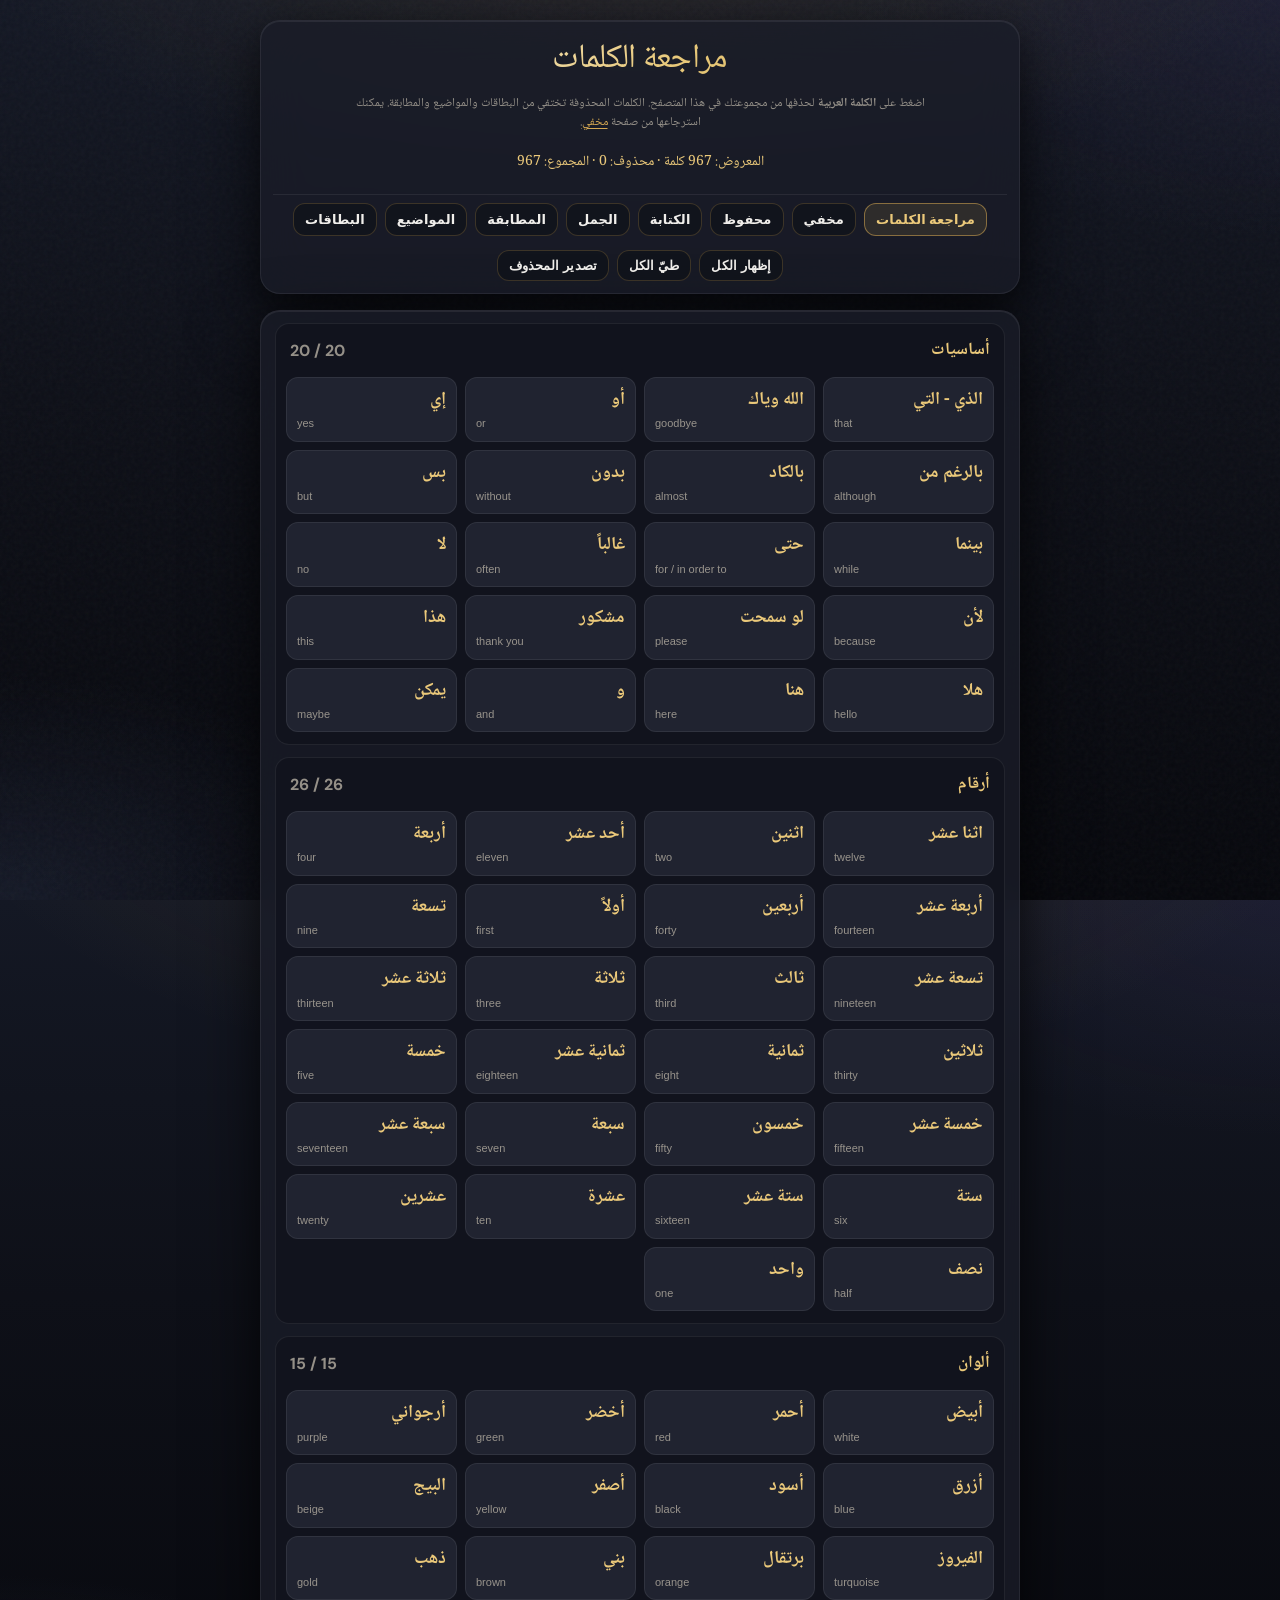
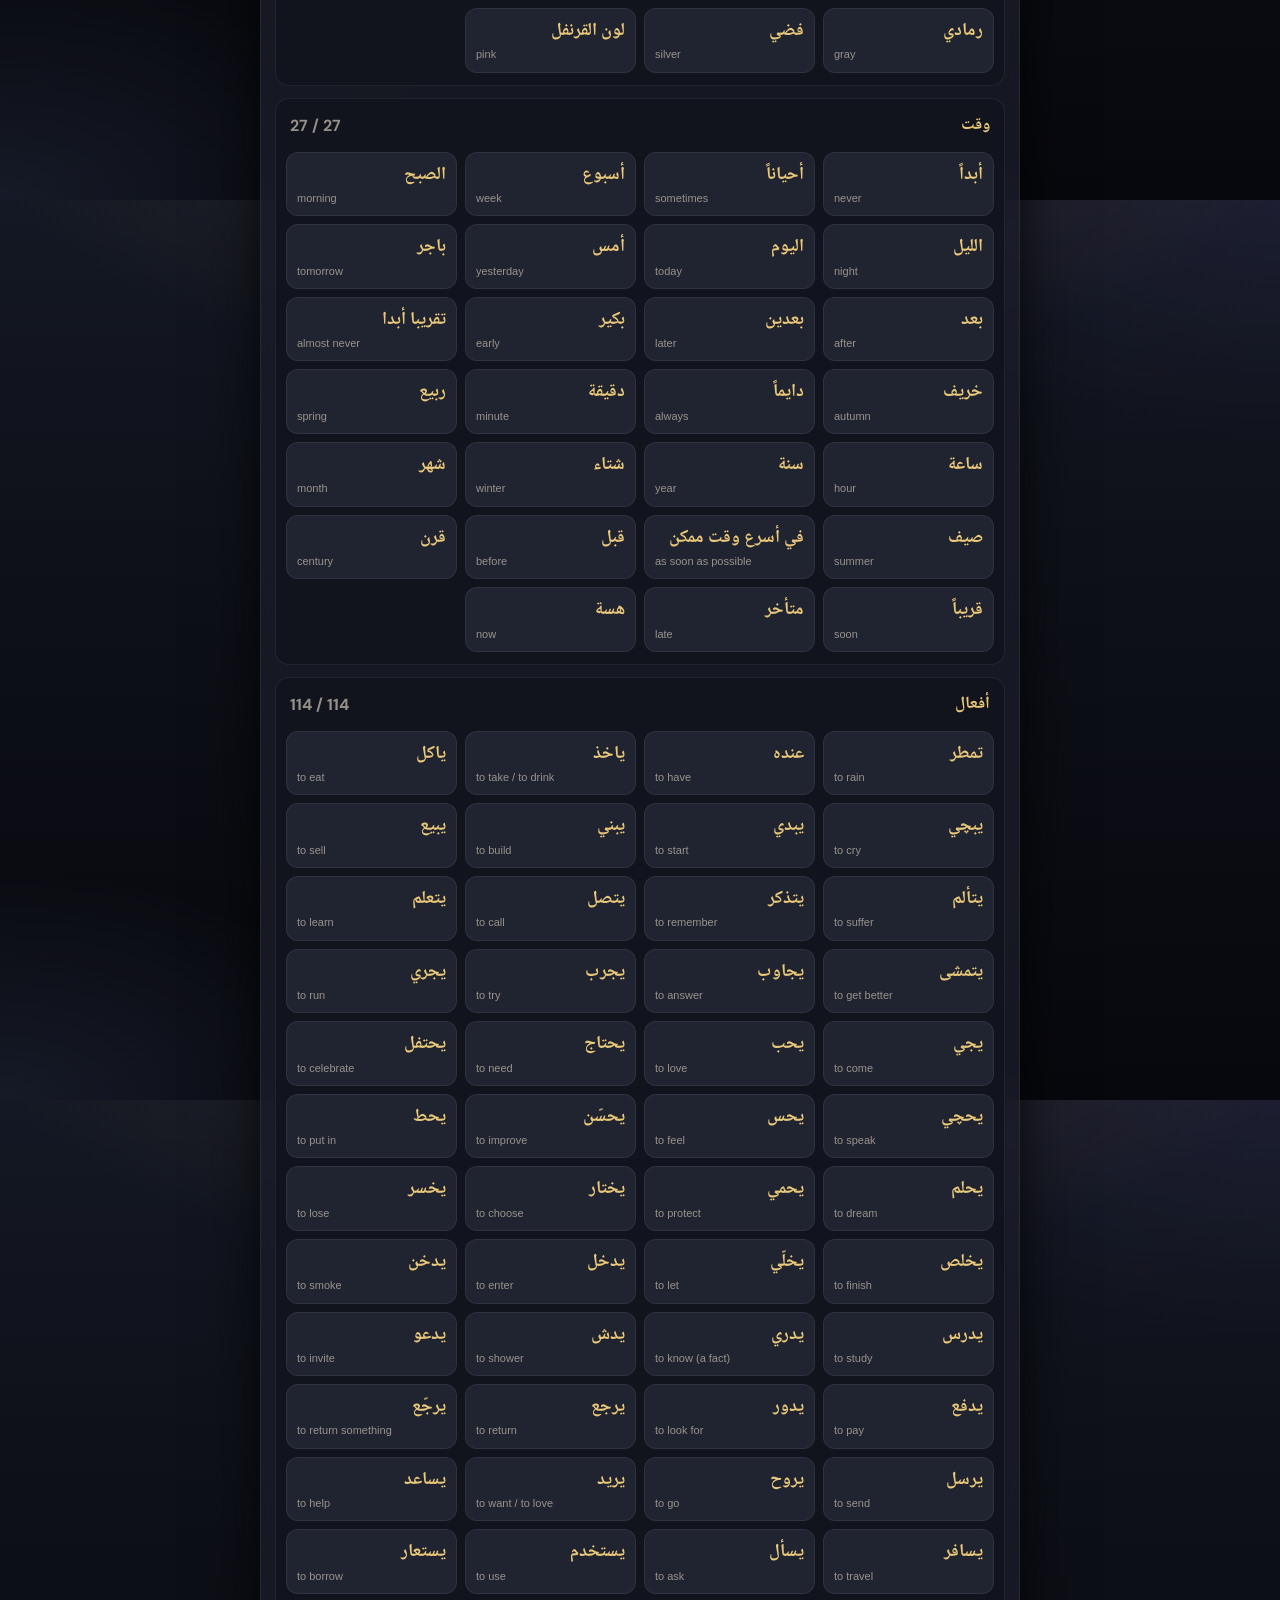
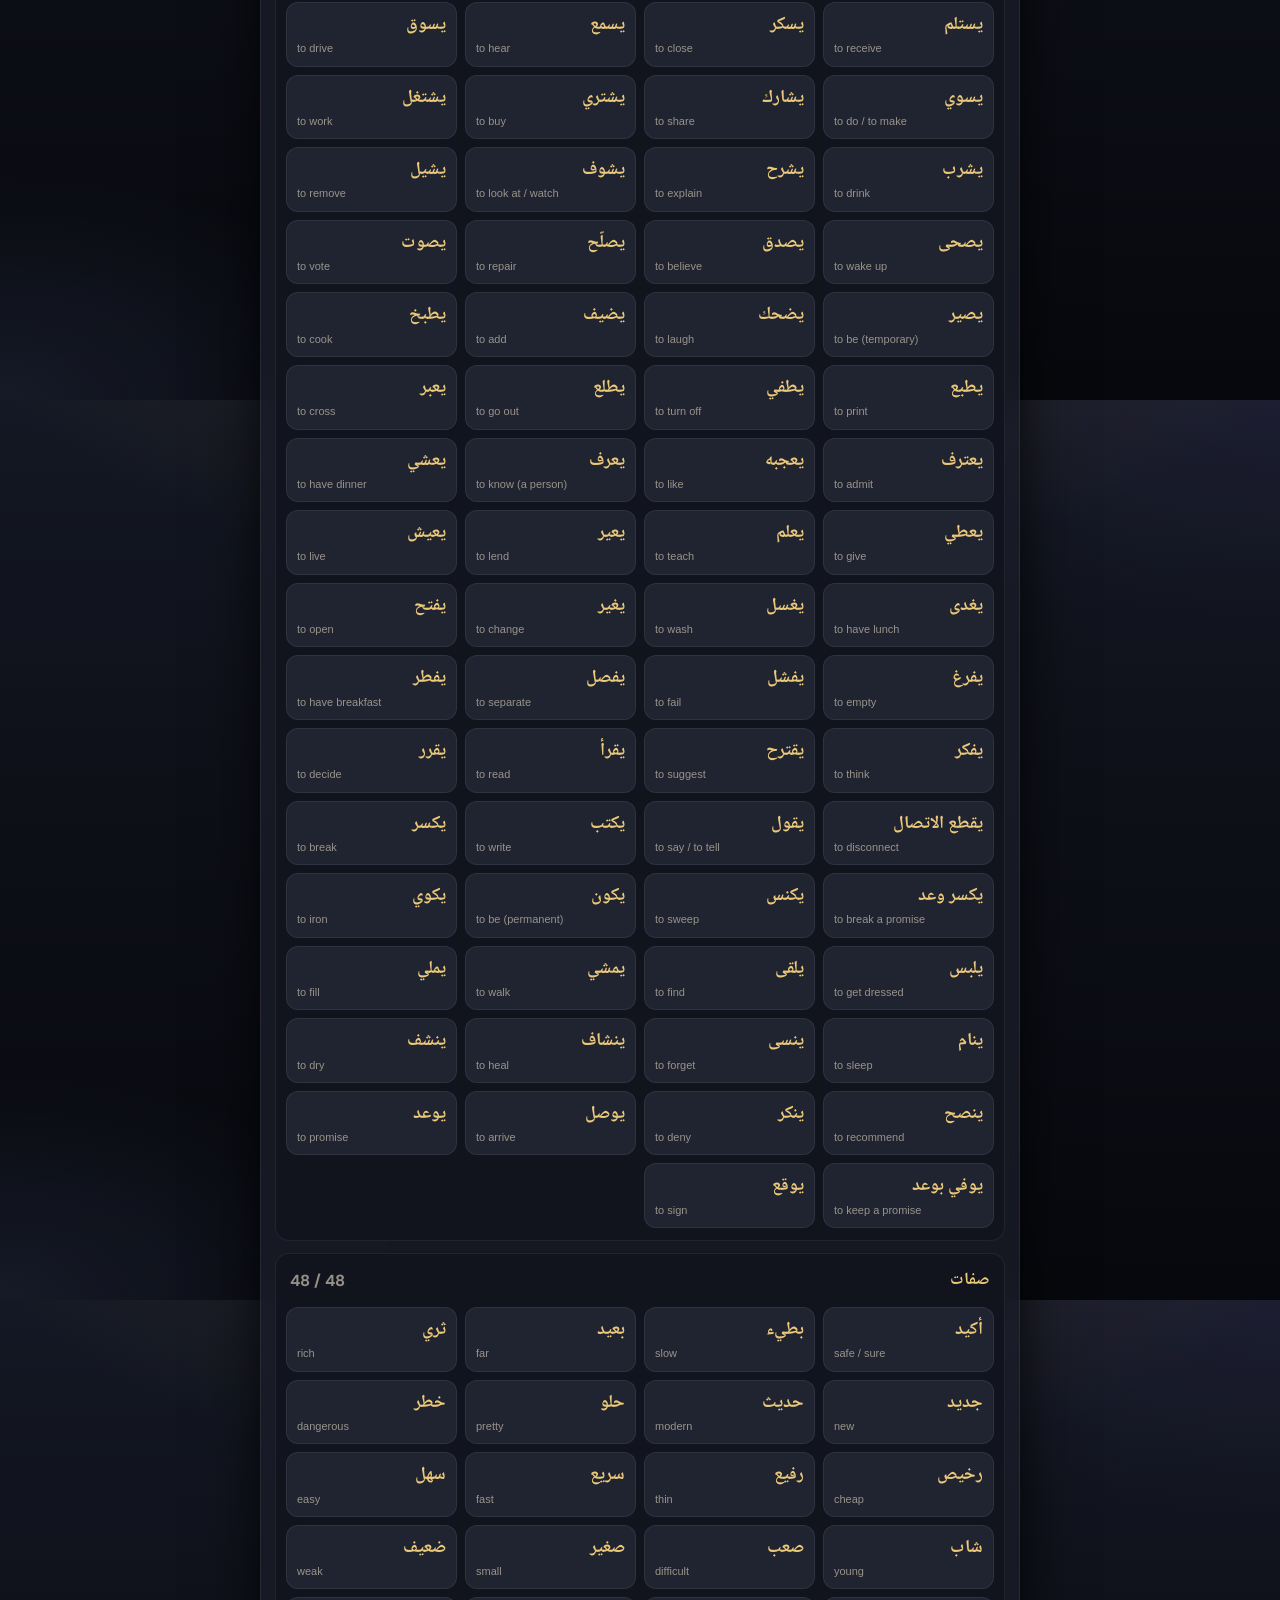
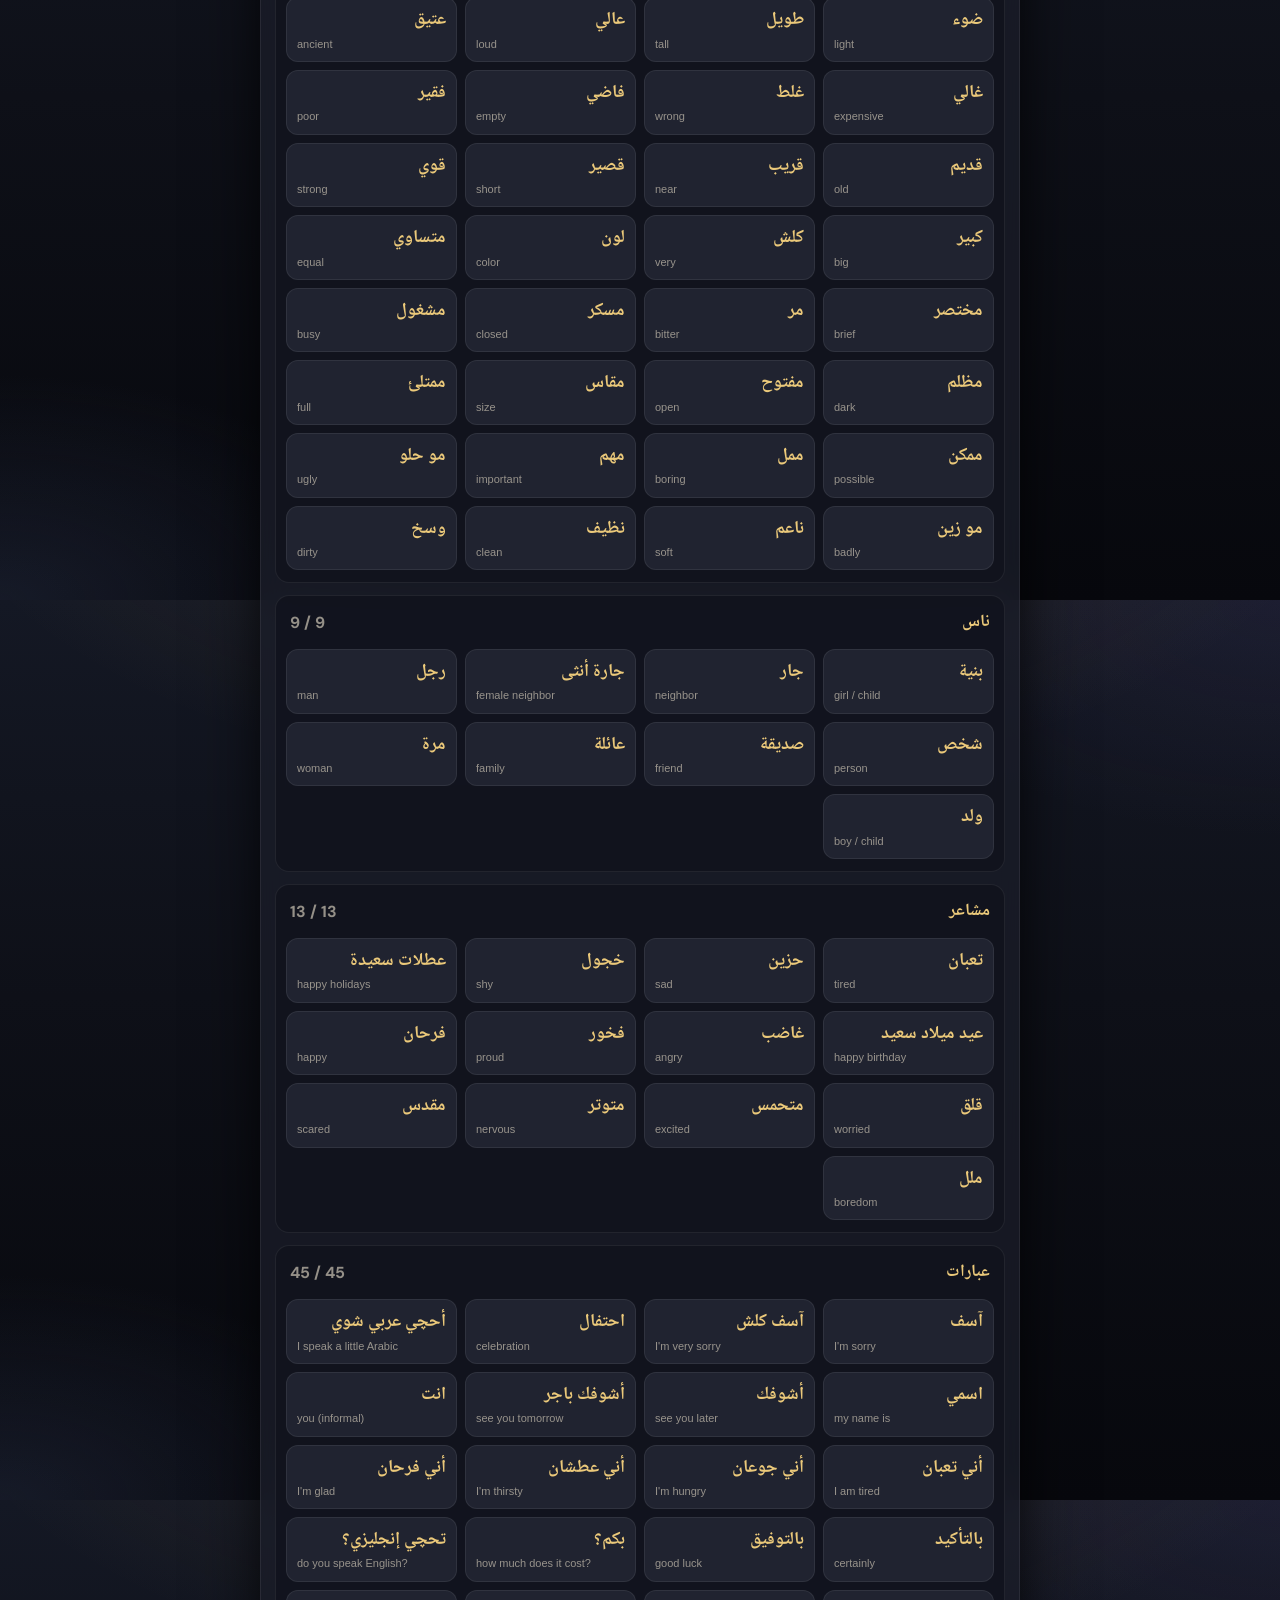
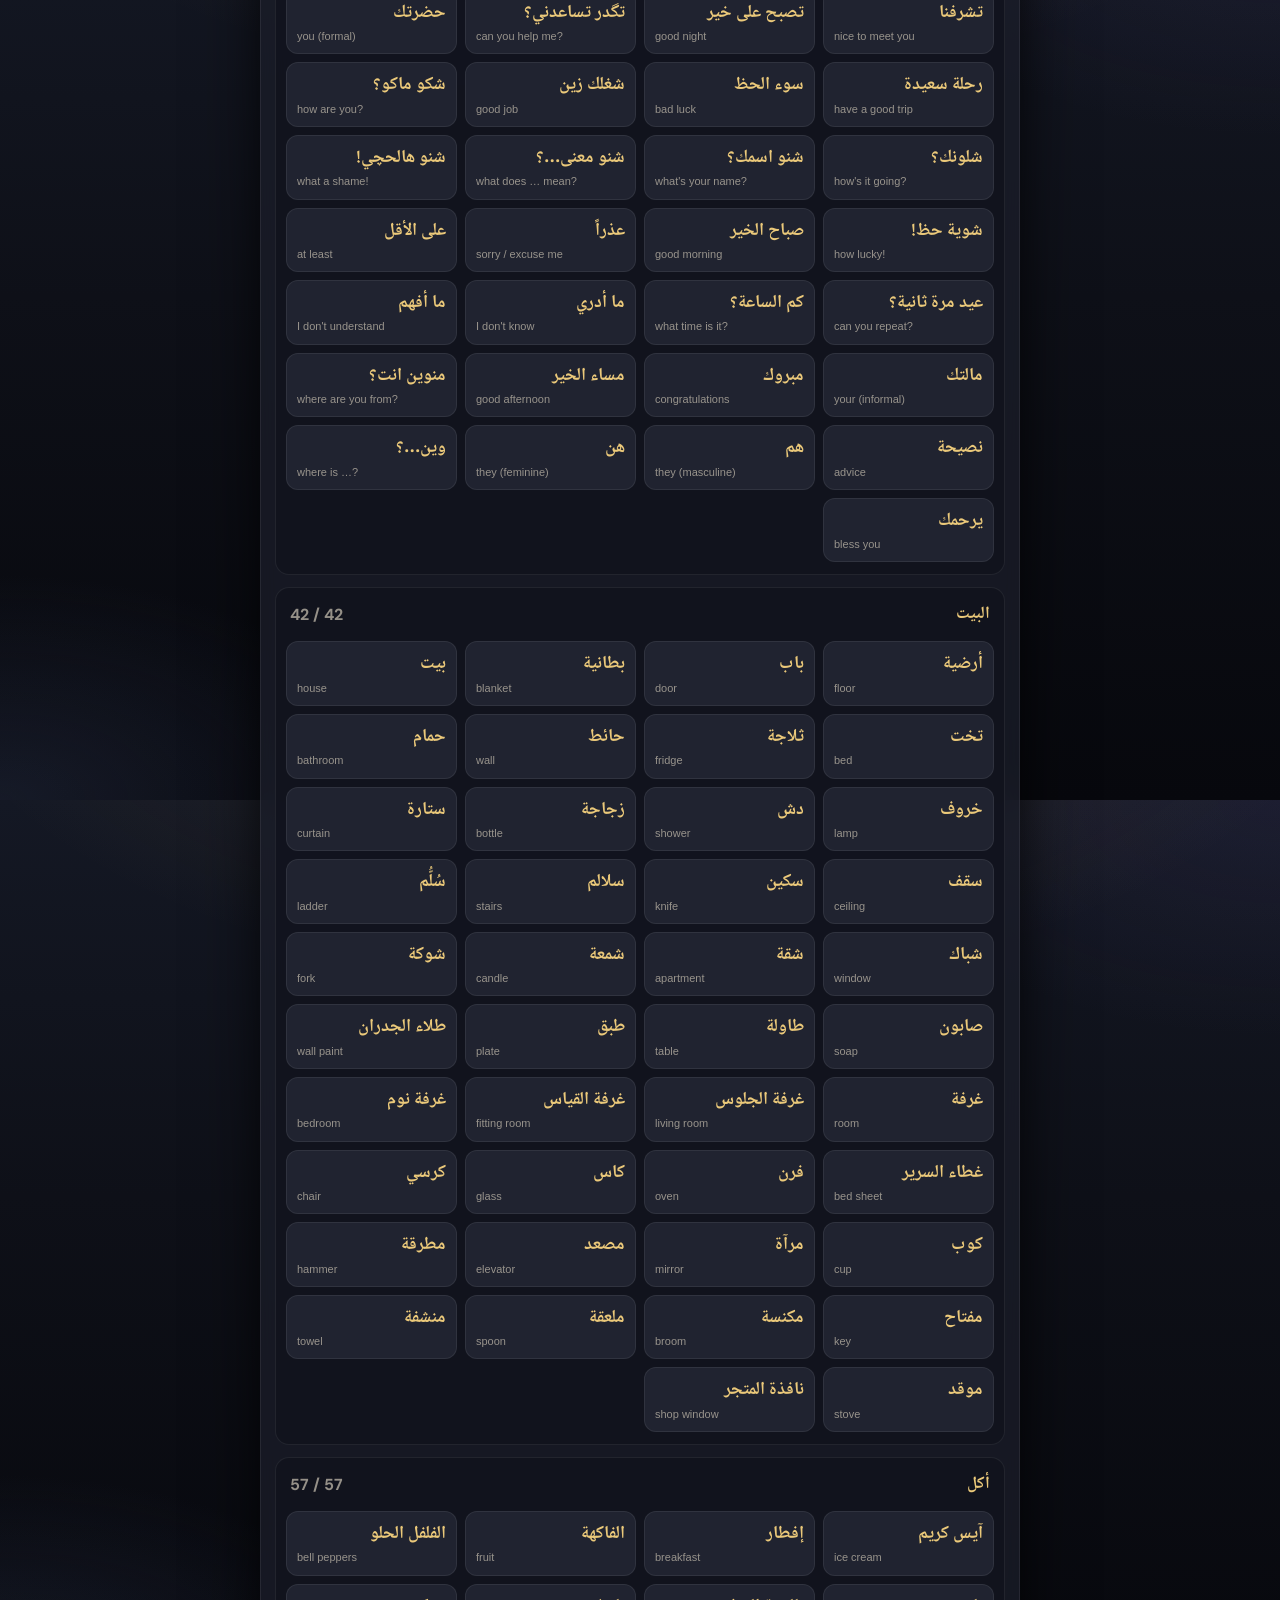
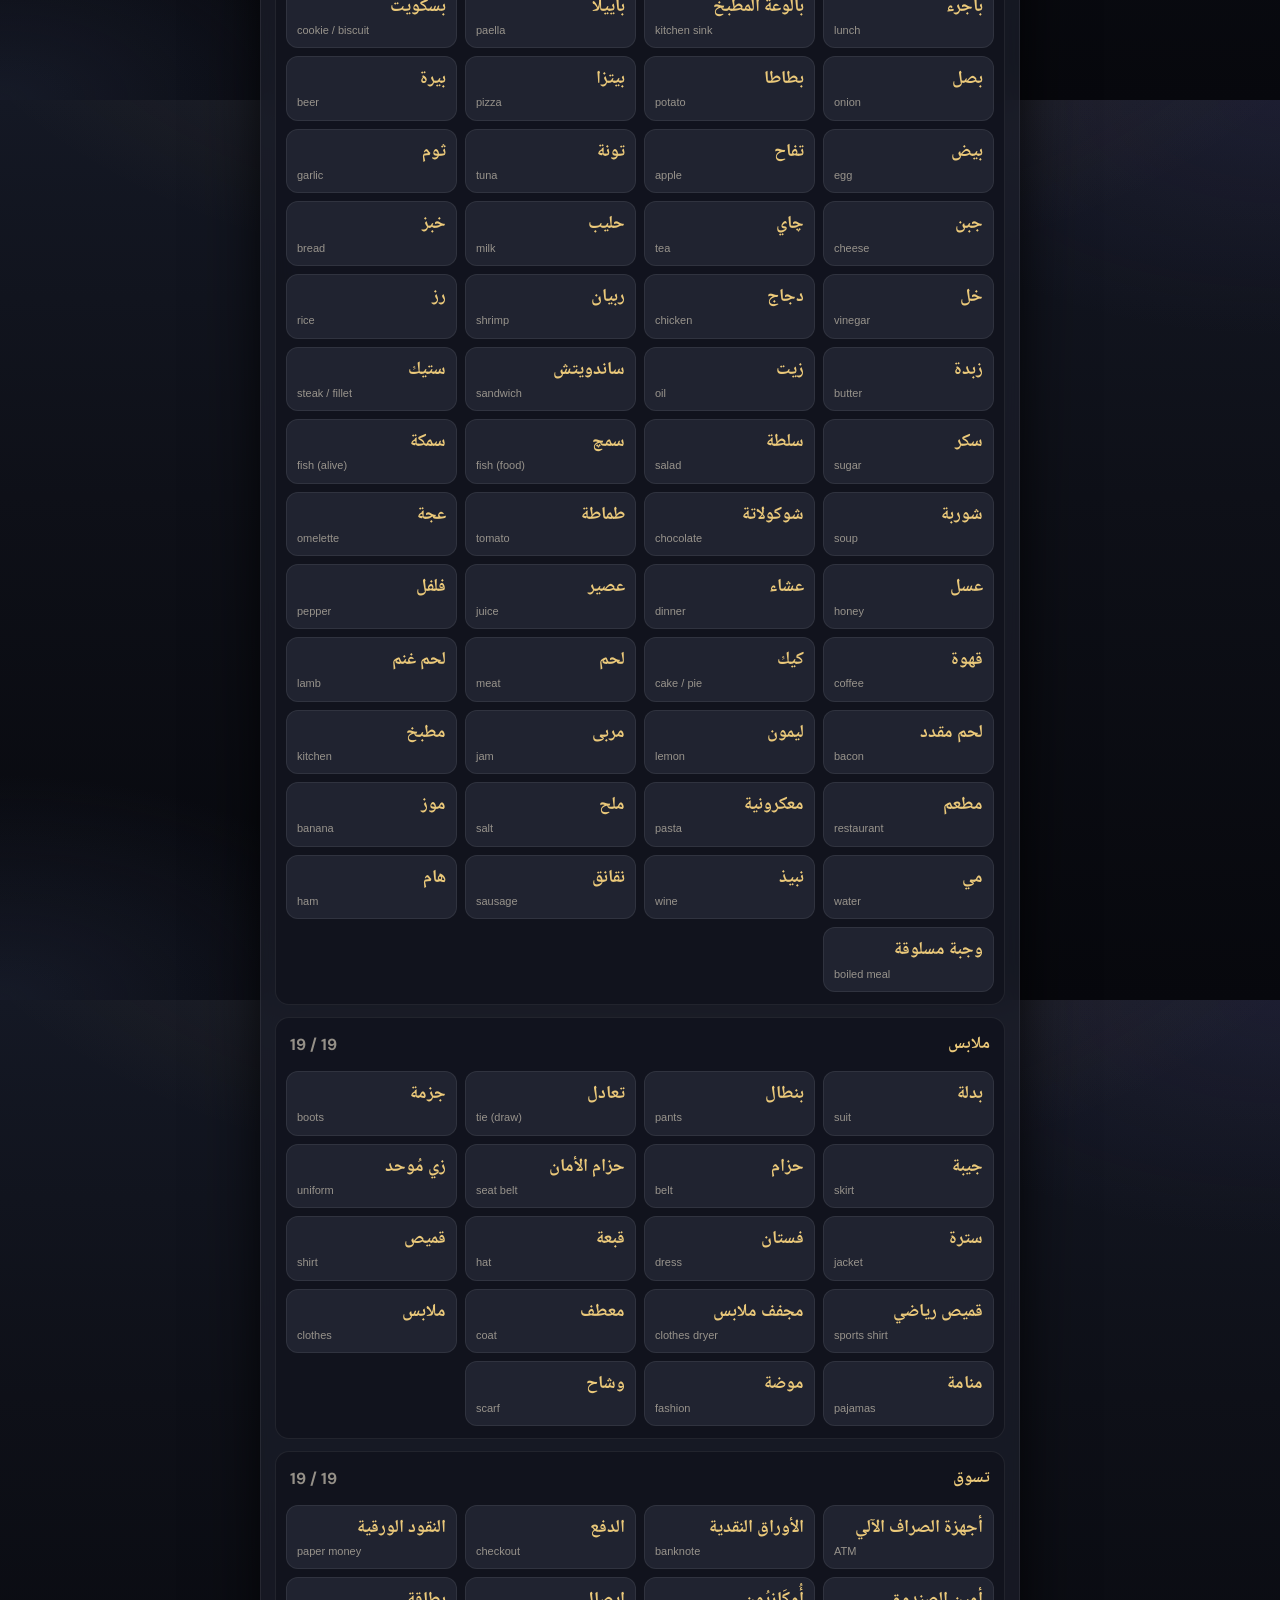
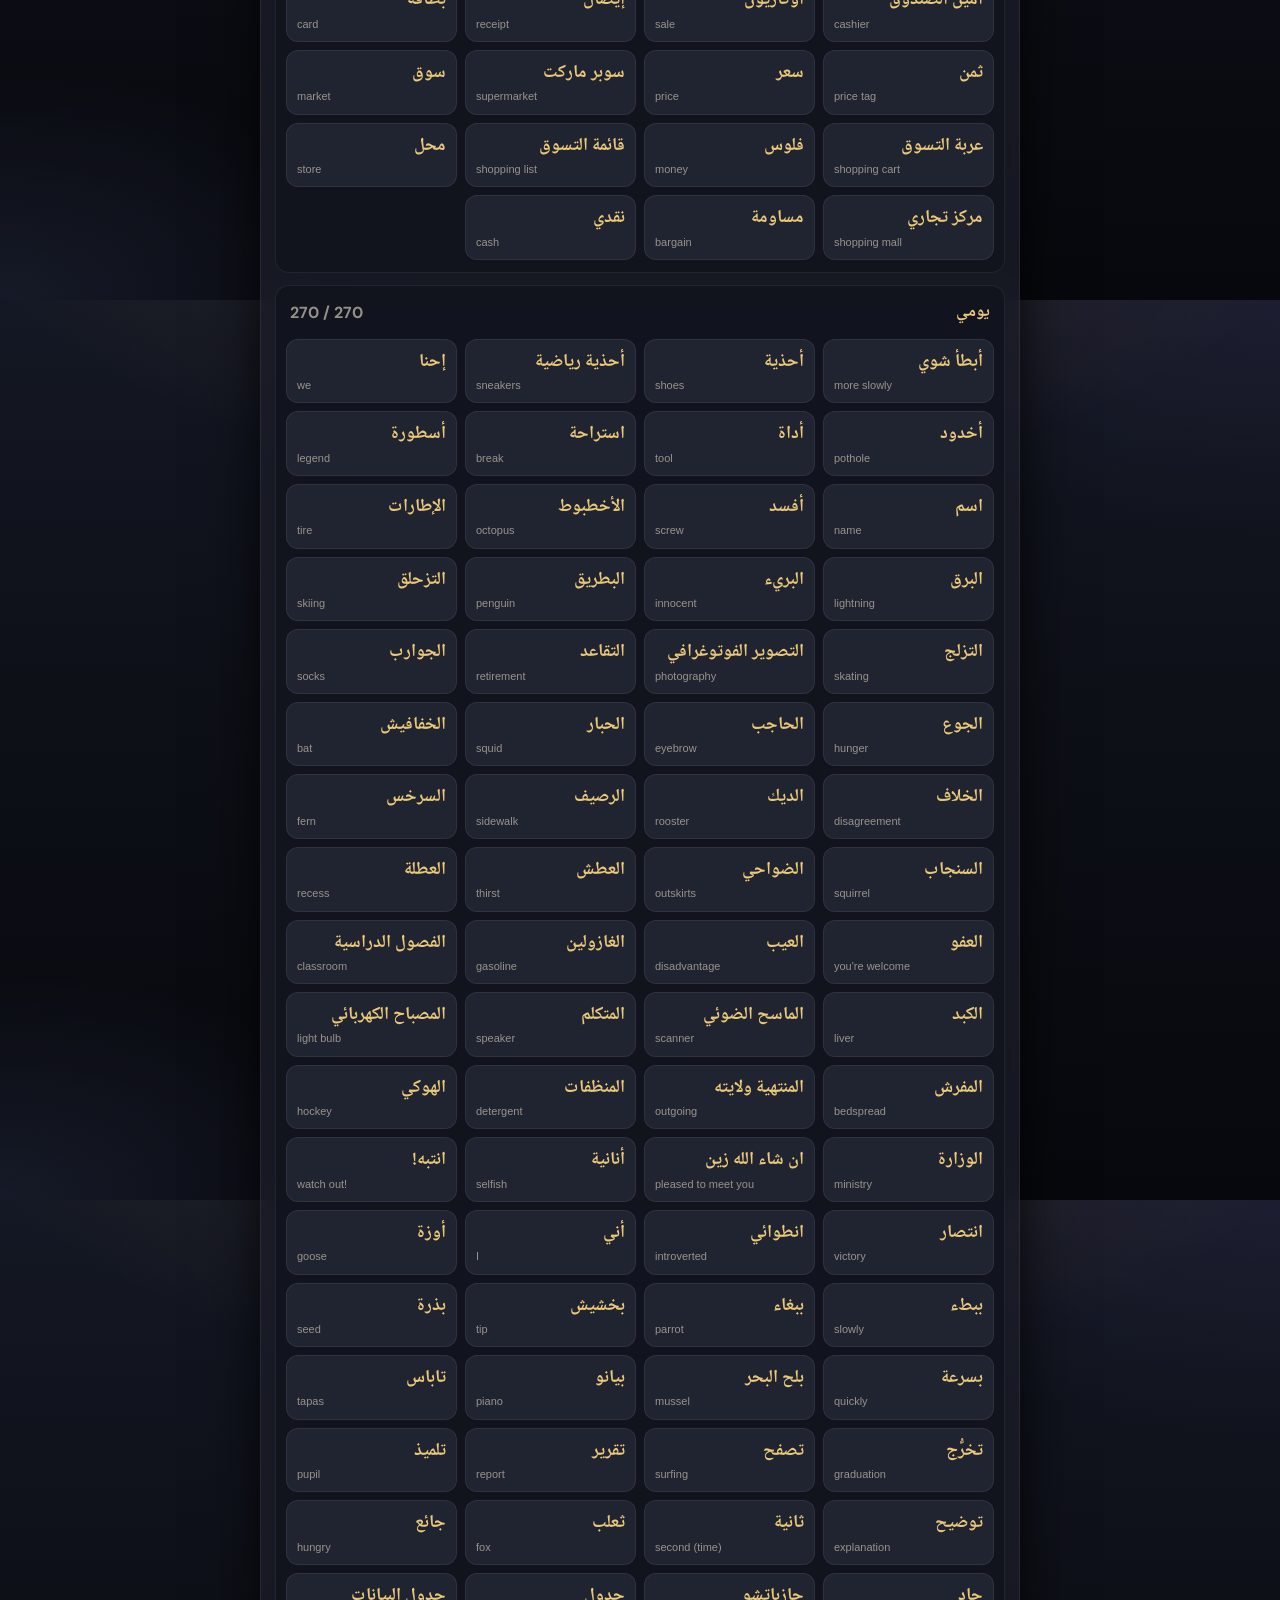
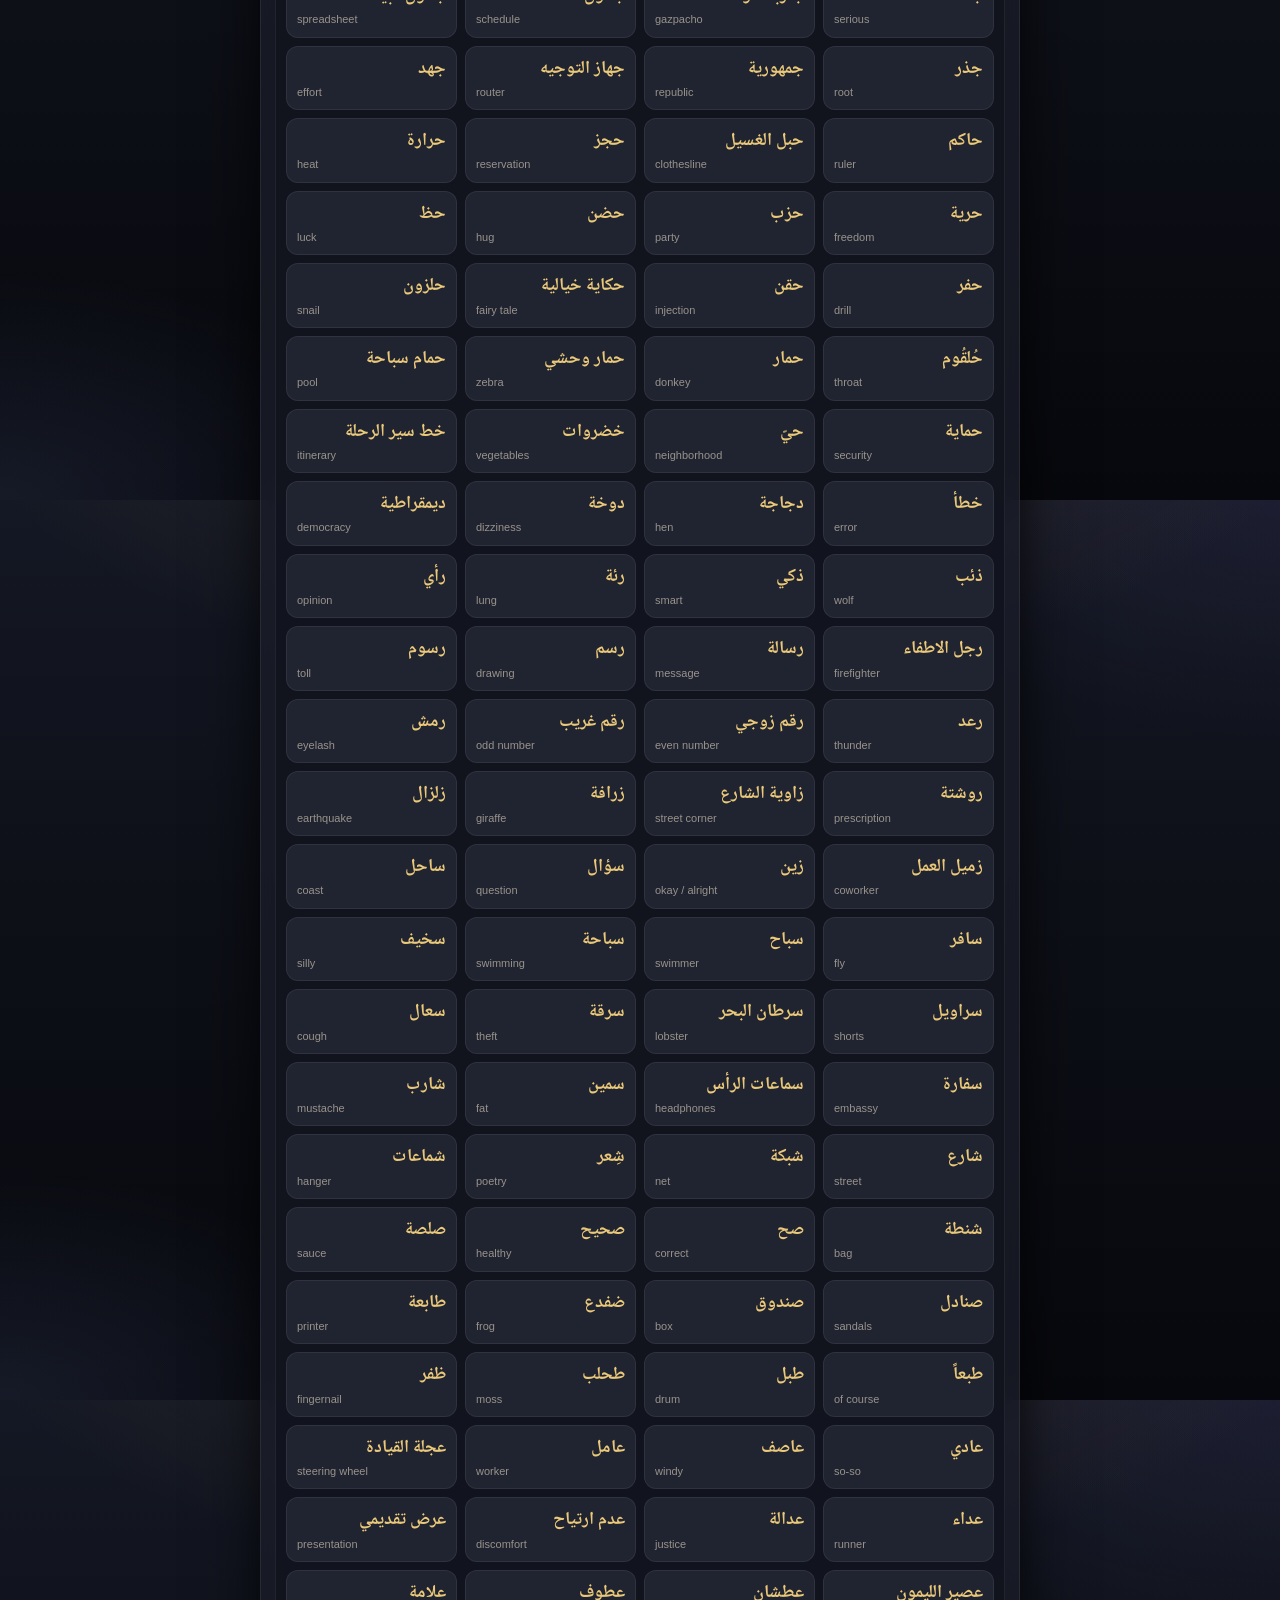
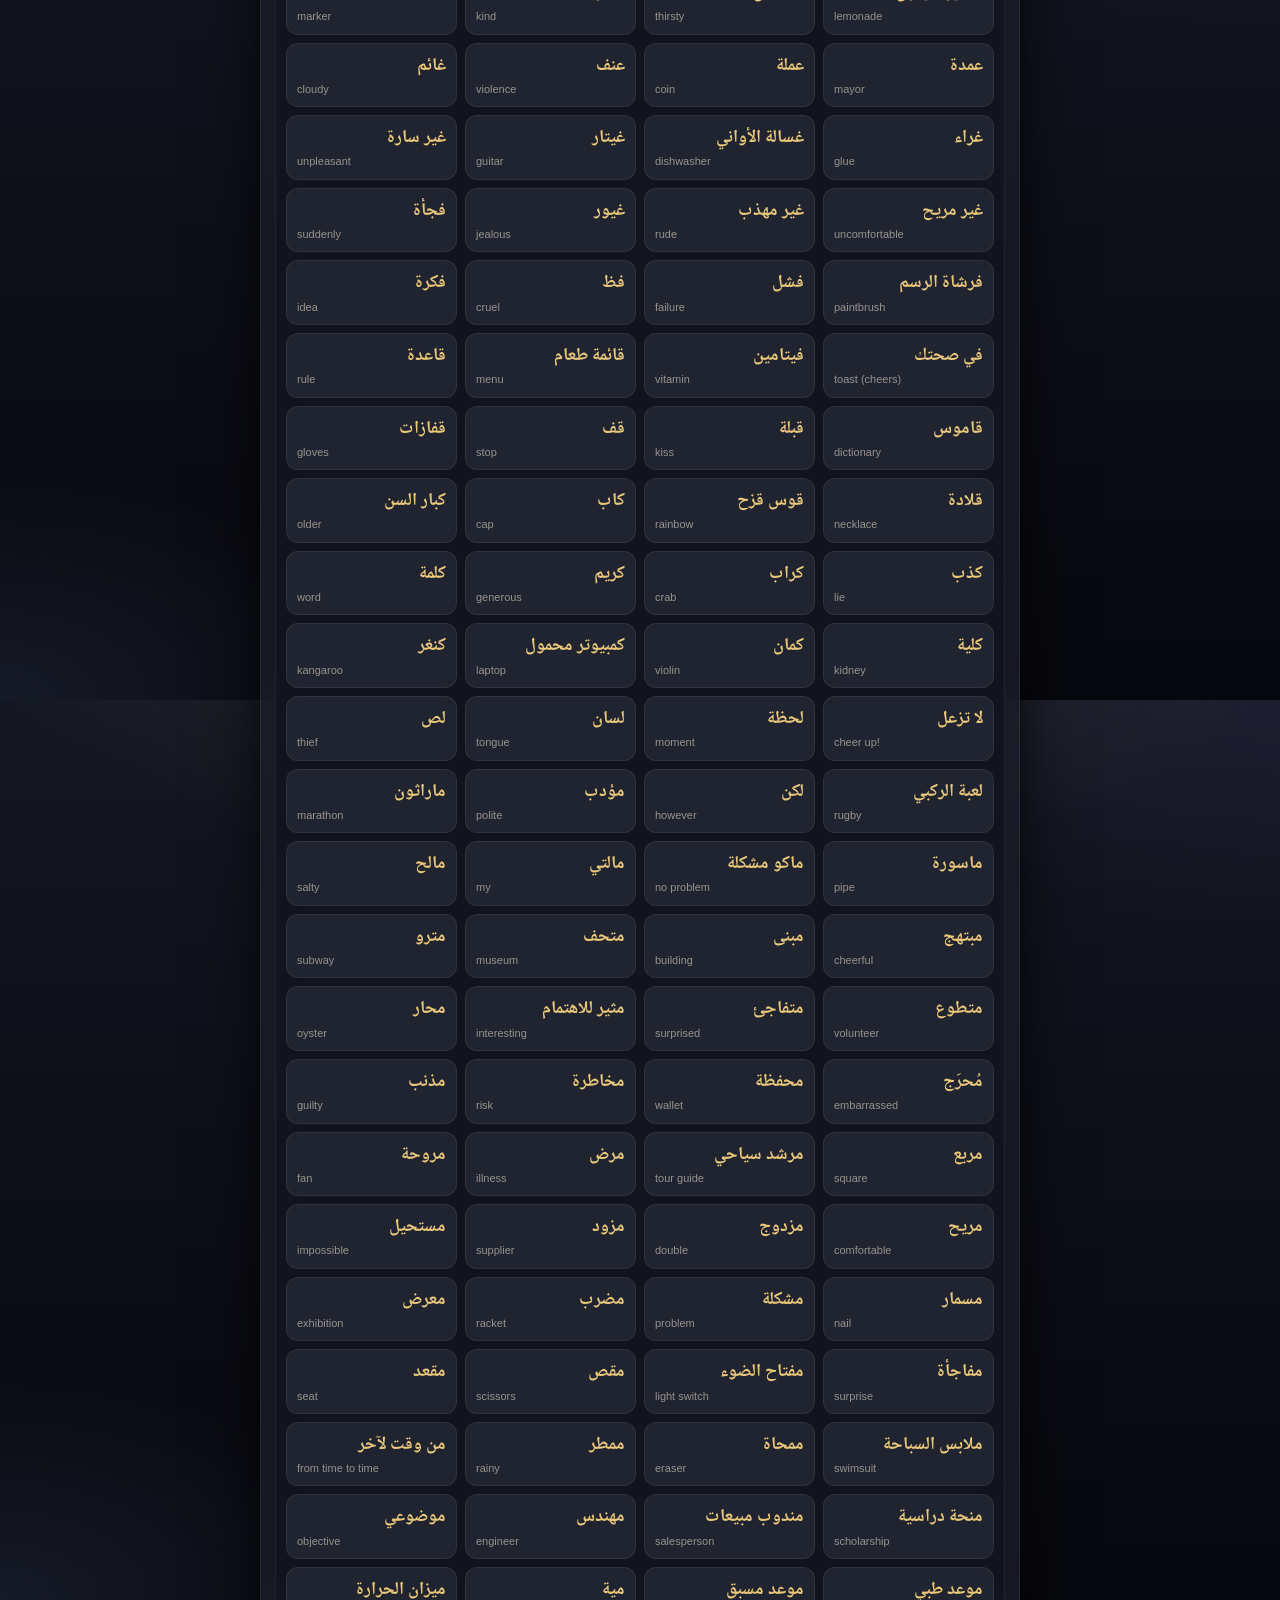
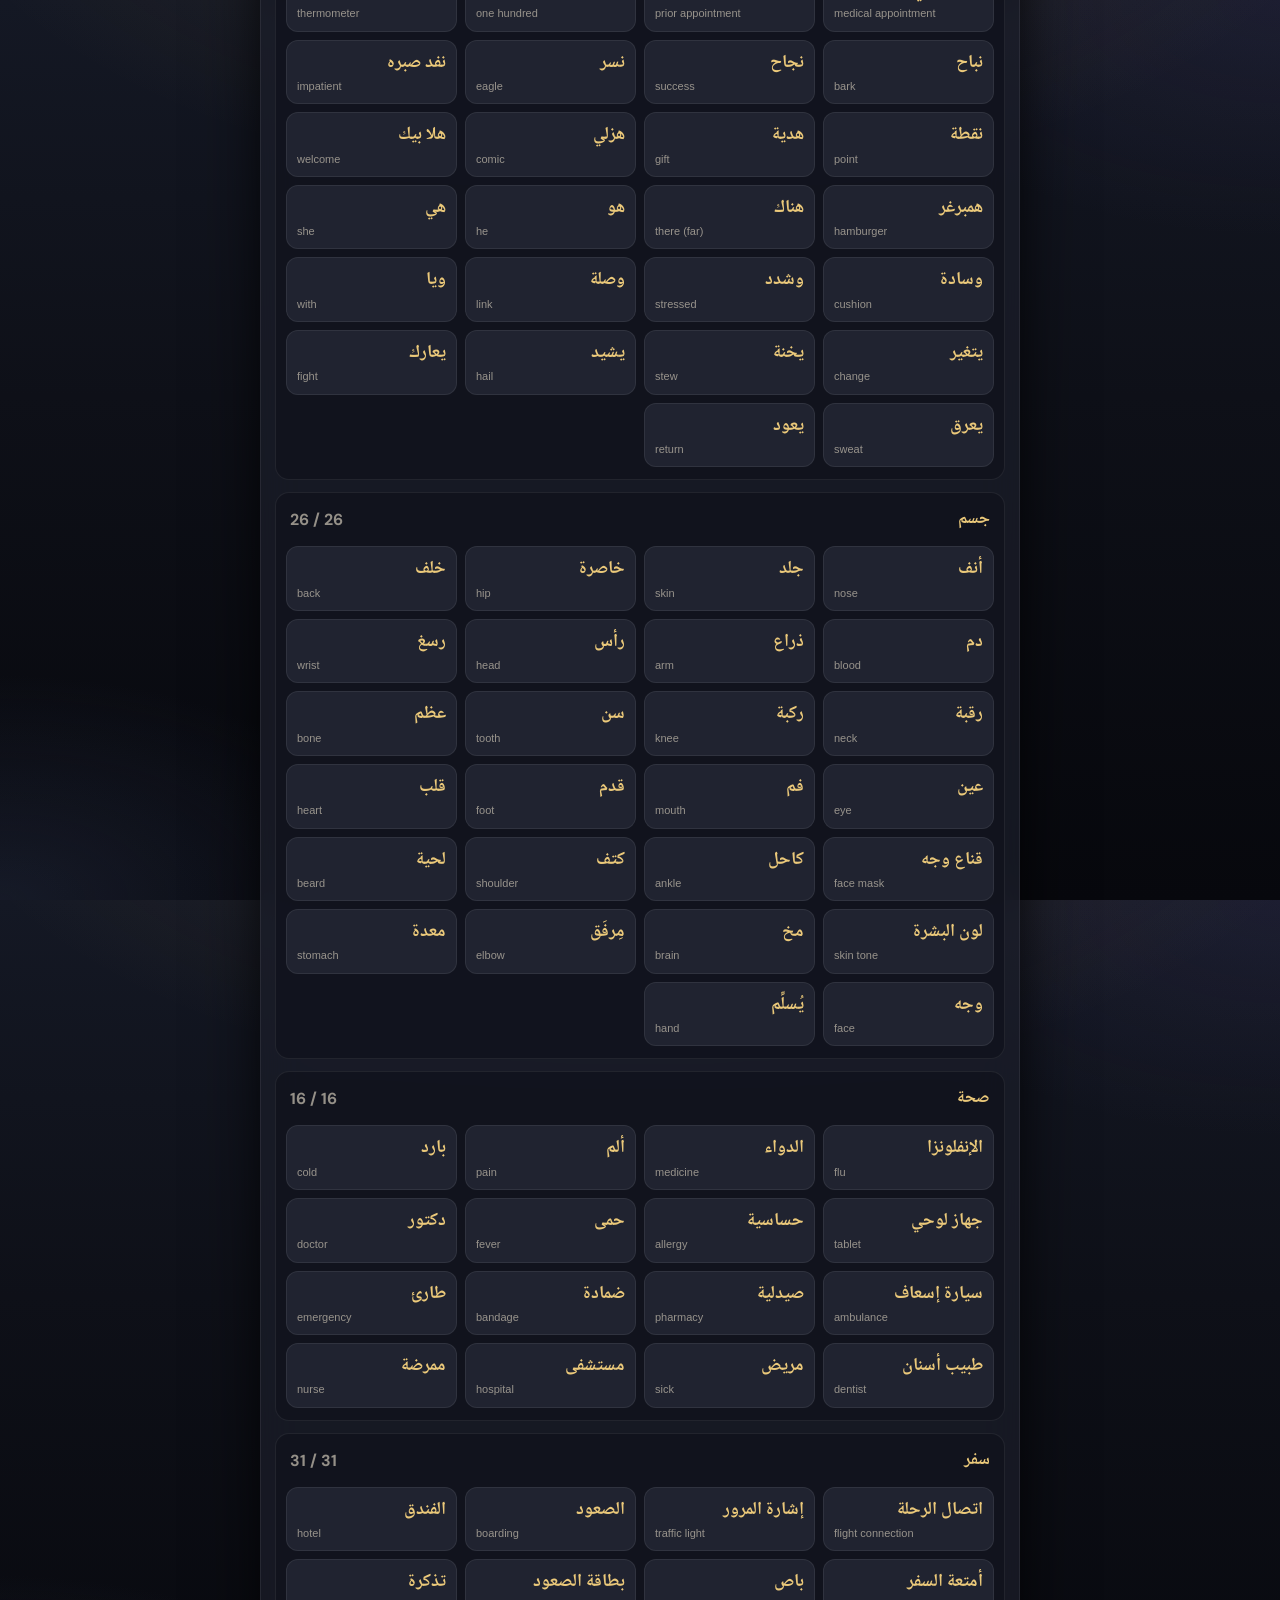
==== curate.html @ d30711d6 "Arabic main menu and word curator page. Add shared Arabic navigation, RTL layout, and curate.html to" ====
<!doctype html>
<html lang="ar" dir="rtl">
  <head>
    <meta charset="UTF-8" />
    <meta name="viewport" content="width=device-width, initial-scale=1.0, viewport-fit=cover" />
    <title data-ar-title="مراجعة الكلمات — عربي · إنجليزي">مراجعة الكلمات</title>
    <link rel="stylesheet" href="./style.css" />
    <link rel="preconnect" href="https://fonts.googleapis.com" />
    <link rel="preconnect" href="https://fonts.gstatic.com" crossorigin />
    <link
      href="https://fonts.googleapis.com/css2?family=Noto+Naskh+Arabic:wght@500;700&display=swap"
      rel="stylesheet"
    />
  </head>
  <body class="curatePage">
    <main class="app">
      <header class="header headerCompact">
        <h1 class="title titleCenter" lang="ar">مراجعة الكلمات</h1>
        <p class="subtitle subtitleTight curateIntro" lang="ar">
          اضغط على <strong>الكلمة العربية</strong> لحذفها من مجموعتك في هذا المتصفح. الكلمات المحذوفة تختفي من
          البطاقات والمواضيع والمطابقة. يمكنك استرجاعها من صفحة <a class="muted inlineLink" href="./hidden.html">مخفي</a>.
        </p>
        <div class="curateStats" id="curateStats" aria-live="polite" lang="ar">جاري التحميل…</div>
        <nav class="stats statsRow" data-ar-nav data-ar-nav-current="curate" aria-label="القائمة الرئيسية"></nav>
        <div class="curateToolbar" lang="ar">
          <button type="button" class="btn ghost btnSm" id="curateExpandAll">إظهار الكل</button>
          <button type="button" class="btn ghost btnSm" id="curateCollapseAll">طيّ الكل</button>
          <button type="button" class="btn ghost btnSm" id="curateExportBtn">تصدير المحذوف</button>
        </div>
      </header>

      <section class="stage">
        <section class="panel curatePanel" aria-label="قائمة الكلمات">
          <div class="curateSections" id="curateSections"></div>
          <p class="curateToast muted" id="curateToast" aria-live="polite"></p>
        </section>
      </section>
    </main>

    <script src="./topics-data.js"></script>
    <script src="./english-display.js"></script>
    <script src="./wordbank.js" defer></script>
    <script src="./site-nav.js" defer></script>
    <script src="./curate.js" defer></script>
  </body>
</html>
---- style.css ----
/* Arabic ↔ English flashcards · premium navy + gold */
@import url("https://fonts.googleapis.com/css2?family=DM+Sans:ital,opsz,wght@0,9..40,400;0,9..40,500;0,9..40,600;0,9..40,700;0,9..40,800;1,9..40,400&family=Instrument+Serif:ital@0;1&display=swap");

:root {
  --bg-deep: #07080d;
  --bg-mid: #0e1018;
  --bg-top: #141824;

  --panel: rgba(26, 29, 40, 0.78);
  --panel2: rgba(18, 20, 30, 0.88);
  --text: rgba(250, 248, 244, 0.96);
  --muted: rgba(178, 172, 160, 0.82);

  --accent: #d4a853;
  --accent-bright: #ebc97a;
  --accent-soft: rgba(212, 168, 83, 0.16);
  --danger: #e89580;
  --good: #5ecf9a;
  --shadow:
    0 28px 70px rgba(0, 0, 0, 0.58),
    0 10px 28px rgba(0, 0, 0, 0.32),
    inset 0 1px 0 rgba(255, 255, 255, 0.07);
  --radius: 20px;

  --border: rgba(255, 255, 255, 0.07);
  --border-strong: rgba(212, 168, 83, 0.22);
  --surface: rgba(34, 37, 50, 0.92);
  --surface-hover: rgba(46, 50, 66, 0.96);
  --surface-ghost: rgba(16, 18, 26, 0.72);
  --link-hover: #f2ddb0;

  --paper1: linear-gradient(168deg, #fffefb 0%, #f9f6f0 46%, #f0ebe2 100%);
  --paper2: linear-gradient(198deg, #ffffff 0%, #f7f4ee 52%, #ede8df 100%);
  --paperInk: rgba(26, 24, 20, 0.92);

  --flipSuccess: rgba(94, 207, 154, 0.22);
  --flipSuccessDeep: rgba(48, 160, 110, 0.14);
}

* {
  box-sizing: border-box;
}

html,
body {
  height: 100%;
}

body {
  margin: 0;
  -webkit-text-size-adjust: 100%;
  text-size-adjust: 100%;
  font-family: "DM Sans", ui-sans-serif, system-ui, -apple-system, Segoe UI, Roboto, Helvetica, Arial,
    sans-serif;
  color: var(--text);
  min-height: 100%;
  background-color: var(--bg-deep);
  background-image:
    radial-gradient(110% 80% at 50% -20%, rgba(212, 168, 83, 0.14), transparent 52%),
    radial-gradient(70% 55% at 100% 0%, rgba(88, 72, 140, 0.12), transparent 48%),
    radial-gradient(65% 50% at 0% 100%, rgba(40, 48, 72, 0.45), transparent 50%),
    linear-gradient(180deg, var(--bg-top) 0%, var(--bg-mid) 44%, var(--bg-deep) 100%);
  display: grid;
  place-items: center;
  padding: 20px 16px 28px;
  position: relative;
}

body::before {
  content: "";
  position: fixed;
  inset: 0;
  pointer-events: none;
  opacity: 0.035;
  background-image: url("data:image/svg+xml,%3Csvg viewBox='0 0 256 256' xmlns='http://www.w3.org/2000/svg'%3E%3Cfilter id='n'%3E%3CfeTurbulence type='fractalNoise' baseFrequency='0.85' numOctaves='4' stitchTiles='stitch'/%3E%3C/filter%3E%3Crect width='100%25' height='100%25' filter='url(%23n)'/%3E%3C/svg%3E");
  z-index: 0;
}

.app {
  width: min(760px, 100%);
  display: grid;
  gap: 16px;
  position: relative;
  z-index: 1;
}

.header {
  display: flex;
  flex-direction: column;
  align-items: center;
  text-align: center;
  gap: 10px;
  padding: 18px 18px 16px;
  border-radius: var(--radius);
  background: var(--panel);
  backdrop-filter: blur(22px) saturate(1.15);
  -webkit-backdrop-filter: blur(22px) saturate(1.15);
  box-shadow: var(--shadow);
  border: 1px solid var(--border);
}

.headerCompact {
  gap: 6px;
  padding: 10px 12px 12px;
}

.title {
  margin: 0;
  font-family: "Instrument Serif", Georgia, "Times New Roman", serif;
  font-weight: 400;
  letter-spacing: -0.02em;
  font-size: clamp(26px, 3.6vw, 34px);
  background: linear-gradient(135deg, #faf6ef 0%, #e8c97a 55%, #c9a04a 100%);
  -webkit-background-clip: text;
  background-clip: text;
  color: transparent;
}

.titleCenter {
  width: 100%;
  text-align: center;
}

.subtitle {
  margin: 0;
  color: var(--muted);
  font-size: 12px;
  line-height: 1.4;
  max-width: 38rem;
}

.subtitleTight {
  max-width: 36rem;
}

.stats {
  display: flex;
  gap: 8px;
  align-items: center;
  flex-wrap: wrap;
  justify-content: center;
}

.statsRow {
  margin-top: 4px;
  padding-top: 8px;
  border-top: 1px solid var(--border);
  width: 100%;
}

/* Sentence pages: stats on one row, navigation vs deck actions grouped */
.phraseToolbar {
  margin-top: 4px;
  padding-top: 10px;
  border-top: 1px solid var(--border);
  width: 100%;
  display: flex;
  flex-direction: column;
  align-items: center;
  gap: 10px;
}

.phraseToolbar-stats {
  justify-content: center;
}

.phraseToolbar-rows {
  display: flex;
  flex-wrap: wrap;
  gap: 10px 12px;
  justify-content: center;
  align-items: center;
  width: 100%;
  max-width: 100%;
}

.btnCluster {
  display: inline-flex;
  flex-wrap: wrap;
  gap: 6px;
  align-items: center;
  justify-content: center;
  padding: 6px 10px;
  border-radius: 12px;
  background: var(--panel2);
  border: 1px solid var(--border);
}

.btnCluster-actions {
  border-color: var(--border-strong);
}

/* Topics hub — grouped vocabulary subsets */
.topicHubPanel {
  width: 100%;
}

.topicHubSections {
  display: flex;
  flex-direction: column;
  gap: 0;
  width: 100%;
  max-width: 100%;
}

.topicSection {
  padding: 18px 0 22px;
  border-bottom: 1px solid var(--border);
}

.topicSection:last-child {
  border-bottom: none;
  padding-bottom: 8px;
}

.topicSectionHead {
  margin-bottom: 14px;
  text-align: left;
  max-width: 40rem;
}

.topicSectionTitle,
.topicSectionTitle[lang="ar"],
.topicPickCard[lang="ar"] .topicPickTitle,
.topicPickCard[lang="ar"] .topicPickBlurb,
.topicSectionSubtitle[lang="ar"],
#topicHubIntro[lang="ar"] {
  font-family: "Noto Naskh Arabic", "Instrument Serif", Georgia, serif;
}

.topicSectionTitle {
  margin: 0 0 6px;
  font-family: "Instrument Serif", Georgia, serif;
  font-size: clamp(18px, 2.6vw, 22px);
  font-weight: 400;
  letter-spacing: -0.01em;
  color: var(--accent-bright);
}

.topicSectionSubtitle {
  margin: 0;
  font-size: 13px;
  line-height: 1.45;
}

.topicSectionGrid {
  display: grid;
  grid-template-columns: repeat(auto-fill, minmax(220px, 1fr));
  gap: 10px;
  width: 100%;
}

.topicPickCard[lang="ar"] {
  text-align: right;
}

.topicPickCard {
  display: flex;
  flex-direction: column;
  align-items: stretch;
  text-align: left;
  gap: 6px;
  padding: 14px 16px;
  min-height: 100px;
  text-decoration: none;
  color: inherit;
  border-radius: 14px;
  border: 1px solid var(--border);
  background: var(--panel2);
  transition:
    border-color 0.22s ease,
    background 0.22s ease,
    transform 0.2s ease,
    box-shadow 0.22s ease;
}

.topicPickCard:hover {
  border-color: rgba(212, 168, 83, 0.42);
  background: var(--surface-hover);
  box-shadow:
    0 14px 36px rgba(0, 0, 0, 0.42),
    0 0 0 1px rgba(212, 168, 83, 0.08),
    inset 0 1px 0 rgba(255, 255, 255, 0.06);
  transform: translateY(-2px);
}

.topicPickTitle {
  font-weight: 780;
  font-size: 15px;
  letter-spacing: -0.02em;
}

.topicPickMeta {
  font-size: 12px;
  font-variant-numeric: tabular-nums;
}

.topicPickBlurb {
  font-size: 12px;
  line-height: 1.4;
  color: var(--muted);
  margin-top: 2px;
}

.phraseToolbar-sep {
  display: none;
  width: 1px;
  height: 28px;
  background: var(--border);
  flex-shrink: 0;
}

@media (min-width: 520px) {
  .phraseToolbar-sep {
    display: block;
  }
}

/* Sentence deck pages: one flat row of actions (replaces nested clusters on small screens) */
.phraseToolbar-nav {
  display: flex;
  flex-wrap: wrap;
  gap: 8px;
  justify-content: center;
  align-items: center;
  width: 100%;
}

.phraseToolbar-navBtn {
  flex: 0 1 auto;
}

/* Main deck, sentences, writing: one centered horizontal row of tabs/buttons */
body.deckPage .phraseToolbar,
body.phrasePage .phraseToolbar,
body.writingPage .header.headerCompact {
  align-items: center;
  gap: 6px;
}

body.writingPage .stats.writingStats {
  display: flex;
  flex-wrap: nowrap;
  justify-content: center;
  gap: 10px;
  width: 100%;
  margin-top: 2px;
  padding-top: 6px;
  border-top: 1px solid var(--border);
}

body.deckPage .phraseToolbar-actions,
body.phrasePage .phraseToolbar-actions,
body.writingPage .phraseToolbar-actions {
  display: flex;
  justify-content: center;
  align-items: flex-start;
  width: 100%;
  overflow: visible;
  padding: 4px 2px 8px;
}

body.deckPage .phraseToolbar-actionsInner,
body.phrasePage .phraseToolbar-actionsInner,
body.writingPage .phraseToolbar-actionsInner {
  display: flex;
  flex-wrap: wrap;
  align-items: center;
  justify-content: center;
  gap: 6px;
  width: 100%;
  max-width: 100%;
}

body.deckPage .phraseToolbar-actionsInner .phraseToolbar-nav,
body.phrasePage .phraseToolbar-actionsInner .phraseToolbar-nav,
body.writingPage .phraseToolbar-actionsInner .phraseToolbar-nav {
  display: inline-flex;
  flex-wrap: nowrap;
  align-items: center;
  justify-content: center;
  gap: 6px;
}

body.deckPage .phraseToolbar-actionsInner .phraseToolbar-nav > a.btn,
body.deckPage .phraseToolbar-actionsInner .phraseToolbar-nav > button.btn,
body.phrasePage .phraseToolbar-actionsInner .phraseToolbar-nav > a.btn,
body.phrasePage .phraseToolbar-actionsInner .phraseToolbar-nav > button.btn,
body.writingPage .phraseToolbar-actionsInner .phraseToolbar-nav > a.btn,
body.writingPage .phraseToolbar-actionsInner .phraseToolbar-nav > button.btn {
  flex: 0 0 auto;
  width: auto;
  min-width: 0;
  white-space: nowrap;
  min-height: 38px;
  padding: 9px 14px;
  font-size: 13px;
  font-weight: 650;
  line-height: 1.2;
  border-radius: 12px;
  touch-action: manipulation;
  -webkit-tap-highlight-color: transparent;
}

/* Sentence toolbar: every control fills its slot; label centered (links + buttons) */
.phraseToolbar-nav > a.btn,
.phraseToolbar-nav > button.btn {
  display: flex;
  justify-content: center;
  align-items: center;
  text-align: center;
  box-sizing: border-box;
}

.stat {
  padding: 8px 12px;
  border-radius: 14px;
  background: var(--panel2);
  border: 1px solid var(--border);
  min-width: 72px;
  text-align: center;
  box-shadow: inset 0 1px 0 rgba(255, 255, 255, 0.04);
}

a.statLink {
  text-decoration: none;
  color: inherit;
  cursor: pointer;
  transition: background 140ms ease, border-color 140ms ease, transform 140ms ease;
}

a.statLink:hover {
  background: var(--accent-soft);
  border-color: rgba(212, 168, 83, 0.38);
}

a.statLink:focus-visible {
  outline: 2px solid rgba(212, 168, 83, 0.55);
  outline-offset: 2px;
}

.hiddenHub {
  display: flex;
  flex-direction: column;
  gap: 10px;
  width: 100%;
  max-width: 22rem;
  margin: 4px auto 0;
}

.hiddenHubCard {
  display: flex;
  flex-direction: column;
  align-items: flex-start;
  gap: 4px;
  text-align: left;
  padding: 12px 14px;
  border-radius: 14px;
}

.hiddenHubTitle {
  font-weight: 700;
  font-size: 15px;
}

.hiddenHubMeta {
  font-size: 12px;
}

.hiddenHubBack {
  border-top: none;
  padding-top: 0;
  margin-top: 0;
}

.statLabel {
  font-size: 11px;
  color: var(--muted);
}

.statValue {
  font-size: 17px;
  margin-top: 2px;
  font-variant-numeric: tabular-nums;
  font-weight: 700;
  color: var(--accent-bright);
}

.btn {
  appearance: none;
  border: 1px solid var(--border-strong);
  color: var(--text);
  background: var(--surface);
  padding: 10px 12px;
  border-radius: 14px;
  cursor: pointer;
  font-weight: 650;
  letter-spacing: 0.01em;
  transition: transform 140ms ease, background 140ms ease, border-color 140ms ease,
    box-shadow 140ms ease;
  user-select: none;
}

.btnSm {
  padding: 7px 11px;
  border-radius: 12px;
  font-size: 13px;
}

.btn:hover {
  transform: translateY(-1px);
  background: var(--surface-hover);
  border-color: rgba(212, 168, 83, 0.35);
  box-shadow:
    0 10px 28px rgba(0, 0, 0, 0.38),
    0 0 0 1px rgba(212, 168, 83, 0.06);
}

.btn:active {
  transform: translateY(0px);
}

.btn.ghost {
  background: var(--surface-ghost);
}

.btn.danger {
  border-color: rgba(240, 168, 154, 0.35);
  background: rgba(60, 28, 24, 0.65);
  color: rgba(255, 232, 226, 0.96);
}

.btn.danger:hover {
  border-color: rgba(255, 190, 175, 0.45);
  background: rgba(80, 36, 30, 0.75);
}

.btn.primary,
.btn.navBtn.primary {
  border-color: rgba(212, 168, 83, 0.5);
  background: linear-gradient(180deg, rgba(212, 168, 83, 0.22) 0%, rgba(212, 168, 83, 0.1) 100%);
  color: rgba(255, 248, 235, 0.98);
  box-shadow: 0 4px 16px rgba(212, 168, 83, 0.12);
}

.btn.primary:hover,
.btn.navBtn.primary:hover {
  border-color: rgba(235, 201, 122, 0.62);
  background: linear-gradient(180deg, rgba(212, 168, 83, 0.32) 0%, rgba(212, 168, 83, 0.16) 100%);
}

.btn:disabled {
  opacity: 0.55;
  cursor: not-allowed;
  transform: none;
}

.stage {
  display: block;
}

.panel {
  border-radius: var(--radius);
  padding: 16px;
  background: var(--panel);
  backdrop-filter: blur(20px) saturate(1.12);
  -webkit-backdrop-filter: blur(20px) saturate(1.12);
  box-shadow: var(--shadow);
  border: 1px solid var(--border);
}

.studyPanel {
  display: flex;
  flex-direction: column;
  align-items: stretch;
}

.studyRow {
  display: flex;
  flex-direction: column;
  align-items: center;
  margin-bottom: 12px;
  max-width: 100%;
}

.studyControlBar {
  display: flex;
  align-items: stretch;
  justify-content: space-between;
  gap: 14px;
  width: min(400px, 100%);
}

.topicDrop {
  position: relative;
  flex: 1 1 0;
  min-width: 0;
}

.topicDropBtn,
.studyControlBar .studyFlipBtn {
  width: 100%;
  min-width: 0;
  min-height: 48px;
  padding: 10px 14px;
  font-size: 16px;
  font-weight: 700;
  border-radius: 14px;
  display: inline-flex;
  align-items: center;
  justify-content: center;
  gap: 6px;
}

.studyControlBar .studyFlipBtn,
.studyControlBar .studyNextBtn {
  flex: 1 1 0;
}

.studyControlBar--solo {
  justify-content: flex-end;
}

.studyControlBar--solo .studyNextBtn,
.studyControlBar--solo #stepBtn {
  flex: 0 1 auto;
  width: min(140px, 42%);
  min-width: 110px;
}

.topicDropBtnText {
  overflow: hidden;
  text-overflow: ellipsis;
  white-space: nowrap;
  min-width: 0;
}

.topicDropChev {
  flex-shrink: 0;
  font-size: 11px;
  opacity: 0.85;
  transition: transform 0.2s ease;
}

.topicDrop.isOpen .topicDropChev {
  transform: rotate(180deg);
}

.topicDrop.isOpen .topicDropBtn {
  border-color: rgba(235, 201, 122, 0.62);
  box-shadow:
    0 0 0 3px rgba(212, 168, 83, 0.16),
    0 4px 16px rgba(212, 168, 83, 0.12);
}

.topicDropMenu {
  position: absolute;
  z-index: 40;
  top: calc(100% + 6px);
  left: 0;
  right: 0;
  min-width: min(280px, 92vw);
  max-height: min(320px, 50vh);
  overflow: auto;
  margin: 0;
  padding: 6px;
  list-style: none;
  border-radius: 14px;
  background: linear-gradient(180deg, #fcfbfa 0%, #f5f3f0 100%);
  border: 1px solid rgba(212, 168, 83, 0.35);
  box-shadow:
    0 16px 40px rgba(0, 0, 0, 0.35),
    0 0 0 1px rgba(255, 255, 255, 0.06) inset;
  -webkit-overflow-scrolling: touch;
  color: #1a1814;
}

.topicDropGroupLabel {
  margin: 0;
  padding: 8px 12px 4px;
  font-size: 10px;
  font-weight: 800;
  letter-spacing: 0.12em;
  text-transform: uppercase;
  color: #6b6560;
}

.topicDropItem {
  display: flex;
  align-items: center;
  justify-content: space-between;
  gap: 10px;
  width: 100%;
  margin: 0;
  padding: 10px 12px;
  border: none;
  border-radius: 10px;
  background: transparent;
  color: #1a1814;
  font: inherit;
  font-size: 14px;
  font-weight: 600;
  text-align: left;
  cursor: pointer;
  transition:
    background 0.12s ease,
    color 0.12s ease;
}

.topicDropItem:hover:not(:disabled) {
  background: rgba(212, 168, 83, 0.2);
  color: #1f1808;
}

.topicDropItem.isSelected {
  background: rgba(212, 168, 83, 0.32);
  color: #1f1808;
}

.topicDropItem:disabled {
  color: #9a948c;
  opacity: 0.65;
  cursor: not-allowed;
}

.topicDropItemCount {
  flex-shrink: 0;
  font-size: 12px;
  font-weight: 700;
  font-variant-numeric: tabular-nums;
  color: #2d7a52;
}

.topicDropItemLabel {
  min-width: 0;
  overflow: hidden;
  text-overflow: ellipsis;
  white-space: nowrap;
}

/* Mobile-only Flip | Next row (hidden on wider viewports). */
.studyTouchBar {
  display: none;
  align-items: stretch;
  gap: 10px;
  width: 100%;
  margin-bottom: 2px;
}

.studyTouchBar .btn {
  flex: 1;
  display: flex;
  justify-content: center;
  align-items: center;
  text-align: center;
  min-height: 50px;
  font-size: 16px;
  border-radius: 14px;
  touch-action: manipulation;
  -webkit-tap-highlight-color: transparent;
}

.studyHint {
  flex: 1;
  margin: 0;
  font-size: 12px;
  text-align: center;
  line-height: 1.45;
  min-width: 200px;
}

.studyHintSolo {
  flex: none;
  width: 100%;
  margin-bottom: 4px;
}

.navBtn {
  min-width: 110px;
  font-variant-numeric: tabular-nums;
}

.deckHelpNote {
  margin: 0 auto;
  padding: 0 clamp(12px, 4vw, 20px);
  max-width: 34rem;
  font-size: 12px;
  line-height: 1.45;
  text-align: center;
}

.deckHelpNote kbd {
  font-size: 11px;
}

.flashcardStage {
  display: grid;
  place-items: center;
  padding: 10px 0 6px;
  min-height: min(380px, 52vh);
}

.flashcardHit {
  width: min(520px, 100%);
  margin: 0;
  padding: 0;
  border: none;
  background: transparent;
  cursor: pointer;
  border-radius: 24px;
  outline: none;
  touch-action: manipulation;
  -webkit-tap-highlight-color: transparent;
}

.flashcardHit:not(:disabled):hover {
  outline: 1px solid rgba(212, 168, 83, 0.35);
  box-shadow:
    0 16px 48px rgba(0, 0, 0, 0.52),
    0 0 40px rgba(212, 168, 83, 0.08);
}

.flashcardHit:not(:disabled):hover:has(.flashcardInner.isFlipped) {
  outline: 1px solid rgba(94, 207, 154, 0.45);
  box-shadow: 0 16px 48px rgba(0, 0, 0, 0.52);
}

.flashcardHit:is(:disabled) {
  cursor: default;
}

.flashcardHit:focus-visible {
  border-radius: 24px;
  box-shadow:
    0 0 0 3px rgba(255, 255, 255, 0.15),
    0 12px 40px rgba(0, 0, 0, 0.5);
}

.flashcardHit:focus-visible:has(.flashcardInner.isFlipped) {
  box-shadow:
    0 0 0 3px rgba(72, 200, 140, 0.4),
    0 12px 40px rgba(0, 0, 0, 0.5);
}

.flashcard3d {
  perspective: 1400px;
  perspective-origin: 50% 50%;
  /* Avoid compositor quirks on some GPUs when flipping */
  transform: translateZ(0);
  border-radius: 22px;
  /* Keep glow off `filter` — filter + preserve-3d often paints faces transparent after a tab switch */
  isolation: isolate;
  transition: box-shadow 0.45s ease;
}

/* Green success bloom while the Arabic face is showing */
.flashcard3d:has(.flashcardInner.isFlipped) {
  box-shadow:
    0 0 0 1px rgba(94, 207, 154, 0.4),
    0 18px 48px rgba(0, 0, 0, 0.48),
    0 0 60px rgba(94, 207, 154, 0.22),
    0 0 100px rgba(48, 160, 110, 0.1);
}

.flashcardInner {
  position: relative;
  transform-style: preserve-3d;
  -webkit-transform-style: preserve-3d;
  transition: transform 0.58s cubic-bezier(0.22, 1, 0.36, 1);
  border-radius: 22px;
  min-height: min(340px, 44vh);
  width: 100%;
}

.flashcardInner.isFlipped {
  transform: rotateY(180deg);
  -webkit-transform: rotateY(180deg);
}

.flashFace {
  position: absolute;
  inset: 0;
  min-width: 0;
  border-radius: 22px;
  display: grid;
  place-items: center;
  align-content: center;
  padding: clamp(18px, 4vw, 36px);
  backface-visibility: hidden;
  -webkit-backface-visibility: hidden;
  hyphens: none;
  -webkit-hyphens: none;
  color: var(--paperInk);
  border: 1px solid rgba(255, 255, 255, 0.72);
  box-shadow:
    0 1px 0 rgba(255, 255, 255, 0.98) inset,
    0 24px 56px rgba(0, 0, 0, 0.5),
    0 0 0 1px rgba(212, 168, 83, 0.08);
}

.flashFaceFront {
  background: var(--paper1);
  transform: rotateY(0deg) translateZ(4px);
  -webkit-transform: rotateY(0deg) translateZ(4px);
}

.flashFaceBack {
  background:
    radial-gradient(120% 90% at 10% 0%, var(--flipSuccess), transparent 55%),
    radial-gradient(95% 80% at 100% 100%, var(--flipSuccessDeep), transparent 50%),
    linear-gradient(168deg, #ffffff 0%, #f4faf7 42%, #e8f5ee 100%);
  border-color: rgba(56, 175, 125, 0.28);
  transform: rotateY(180deg) translateZ(4px);
  -webkit-transform: rotateY(180deg) translateZ(4px);
  box-shadow:
    0 1px 0 rgba(255, 255, 255, 0.95) inset,
    0 0 0 1px rgba(94, 207, 154, 0.22),
    0 24px 56px rgba(0, 0, 0, 0.5),
    0 0 48px rgba(94, 207, 154, 0.16);
}

.flashLabel {
  position: absolute;
  top: clamp(14px, 3vw, 22px);
  left: clamp(14px, 3vw, 22px);
  font-size: 10px;
  font-weight: 700;
  letter-spacing: 0.2em;
  text-transform: uppercase;
  opacity: 0.5;
  color: rgba(120, 100, 70, 0.9);
}

.flashWord {
  margin: 0;
  padding: 0 clamp(14px, 3vw, 28px);
  font-size: clamp(26px, 4vw, 42px);
  font-weight: 850;
  line-height: 1.15;
  letter-spacing: -0.035em;
  text-align: center;
  min-width: 0;
  max-width: 100%;
  overflow-wrap: break-word;
  word-wrap: break-word;
  word-break: normal;
  hyphens: none;
  -webkit-hyphens: none;
  -moz-hyphens: none;
}

.flashWordAr {
  font-family: "Noto Naskh Arabic", "Geeza Pro", "Arabic Typesetting", "Traditional Arabic", serif;
  direction: rtl;
  unicode-bidi: plaintext;
}

/* Full-sentence cards: slightly smaller type than main deck; wrap at spaces, never auto-hyphens */
.phrasePage .flashFace {
  padding: clamp(16px, 3.5vw, 28px);
  hyphens: none;
  -webkit-hyphens: none;
}

body.phrasePage .flashFace .flashWord {
  font-size: clamp(15px, 2.4vw, 22px);
  line-height: 1.28;
  letter-spacing: -0.02em;
  min-width: 0;
  max-width: 100%;
  overflow-wrap: break-word;
  word-wrap: break-word;
  word-break: normal;
  hyphens: none !important;
  -webkit-hyphens: none !important;
  -moz-hyphens: none !important;
}

.phrasePage .flashcardStage {
  min-height: min(400px, 56vh);
}

.phrasePage .flashcardInner {
  min-height: min(360px, 50vh);
}

/* Separate text layering from curved faces — avoids “mirrored/backward” glyph bugs in some browsers. */
.flashFace .flashWord {
  transform: translateZ(8px);
  -webkit-font-smoothing: antialiased;
}

.flashCornerTag {
  position: absolute;
  bottom: clamp(14px, 3vw, 22px);
  right: clamp(14px, 3vw, 22px);
  padding: 6px 10px;
  font-size: 11px;
  font-weight: 750;
  border-radius: 999px;
  color: rgba(22, 24, 32, 0.75);
  background: rgba(0, 0, 0, 0.06);
  border: 1px solid rgba(0, 0, 0, 0.08);
}

.footer {
  padding: 10px 12px;
  color: var(--muted);
  font-size: 12px;
  text-align: center;
}

.footerBar {
  display: flex;
  flex-wrap: wrap;
  align-items: center;
  justify-content: center;
  gap: 10px 16px;
  padding: 12px 14px;
}

.footerLead {
  color: var(--muted);
  font-size: 12px;
  margin-right: 4px;
}

.footerLink,
.btnLink {
  appearance: none;
  padding: 0;
  margin: 0;
  border: none;
  background: transparent;
  color: var(--accent);
  font: inherit;
  font-size: 13px;
  font-weight: 650;
  cursor: pointer;
  text-decoration: underline;
  text-underline-offset: 3px;
}

.footerLink:hover,
.btnLink:hover {
  color: var(--link-hover);
}

.btnLink {
  display: inline-block;
}

.btnLink input {
  display: none;
}

kbd {
  font-family: ui-monospace, SFMono-Regular, Menlo, Monaco, Consolas, monospace;
  font-size: 11px;
  padding: 2px 5px;
  border-radius: 6px;
  background: var(--panel2);
  border: 1px solid var(--border-strong);
  color: var(--text);
}

.muted {
  color: var(--muted);
}

a.btn {
  text-decoration: none;
  display: inline-flex;
  align-items: center;
}

.inlineLink {
  color: var(--accent);
  text-underline-offset: 3px;
}

.inlineLink:hover {
  color: var(--link-hover);
}

.saveToast {
  font-weight: 750;
  color: var(--good);
  letter-spacing: 0.02em;
  min-height: 1.2em;
}

.miniHelp {
  margin-top: 8px;
  min-height: 1.25em;
  display: flex;
  justify-content: center;
  align-items: center;
}

.miniHelp:empty,
.miniHelp:not(:has(.saveToast:not(:empty))) {
  margin-top: 0;
  min-height: 0;
}

/* ——— Phones & tablets (wide enough to catch phones in landscape) ——— */
@media (max-width: 768px) {
  /* Reduces double-tap zoom on controls while keeping pinch-zoom. */
  html {
    touch-action: manipulation;
    overflow-x: hidden;
    width: 100%;
  }

  body {
    padding: max(8px, env(safe-area-inset-top, 0px)) max(8px, env(safe-area-inset-right, 0px))
      max(10px, env(safe-area-inset-bottom, 0px)) max(8px, env(safe-area-inset-left, 0px));
    overflow-x: hidden;
    width: 100%;
    max-width: 100%;
  }

  .app {
    width: 100%;
    max-width: 100%;
    min-width: 0;
    gap: 10px;
  }

  .header,
  .stage,
  .panel,
  .studyPanel {
    width: 100%;
    max-width: 100%;
    min-width: 0;
  }

  .panel {
    padding: 10px 8px;
  }

  .title {
    font-size: clamp(22px, 6vw, 28px);
  }

  .desktopOnlyControl {
    display: none !important;
  }

  /* Sentence deck header: hide long instruction block on narrow viewports */
  body.phrasePage .header .subtitle {
    display: none !important;
    margin: 0 !important;
    padding: 0 !important;
    max-height: 0 !important;
    overflow: hidden !important;
    border: 0 !important;
  }

  body.phrasePage .header.headerCompact,
  body.deckPage .header.headerCompact {
    gap: 4px;
  }

  .studyTouchBar {
    display: none !important;
  }

  .deckHelpNote {
    display: none !important;
  }

  .footer.footerBar {
    display: none;
  }

  .keyboardHelpBlock {
    display: none !important;
  }

  .miniHelpDesktopOnly {
    display: none !important;
  }

  .headerCompact {
    padding: 8px 10px 10px;
  }

  .headerCompact .stats.statsRow {
    margin-top: 2px;
    padding-top: 6px;
    display: grid;
    grid-template-columns: repeat(3, minmax(0, 1fr));
    gap: 6px;
    width: 100%;
    justify-items: stretch;
  }

  .headerCompact .stats.statsRow > .stat {
    min-width: 0;
    width: 100%;
  }

  .headerCompact .stats.statsRow > a.btn,
  .headerCompact .stats.statsRow > button.btn {
    display: flex !important;
    width: 100%;
    min-width: 0;
    min-height: 44px;
    font-size: 12px;
    justify-content: center !important;
    align-items: center !important;
    text-align: center;
    padding: 8px 6px;
  }

  .stats.statsRow,
  .phraseToolbar-stats {
    gap: 5px;
    row-gap: 6px;
  }

  .stat {
    min-width: 58px;
    padding: 6px 7px;
  }

  .phrasePage .phraseToolbar,
  .deckPage .phraseToolbar {
    margin-top: 0;
    padding-top: 4px;
    gap: 4px;
  }

  .phrasePage .phraseToolbar-stats,
  .deckPage .phraseToolbar-stats {
    flex-wrap: nowrap;
    justify-content: center;
    gap: 5px;
    width: 100%;
  }

  .phrasePage .phraseToolbar-stats .stat,
  .deckPage .phraseToolbar-stats .stat {
    flex: 1 1 0;
    min-width: 0;
    padding: 6px 4px;
  }

  .phrasePage .phraseToolbar-stats .statLabel,
  .deckPage .phraseToolbar-stats .statLabel {
    font-size: 9px;
  }

  .phrasePage .phraseToolbar-stats .statValue,
  .deckPage .phraseToolbar-stats .statValue {
    font-size: 13px;
  }

  body.deckPage .phraseToolbar-actions,
  body.phrasePage .phraseToolbar-actions,
  body.writingPage .phraseToolbar-actions {
    justify-content: center;
    padding: 2px 0 6px;
    overflow: visible;
  }

  body.deckPage .phraseToolbar-actionsInner,
  body.phrasePage .phraseToolbar-actionsInner,
  body.writingPage .phraseToolbar-actionsInner {
    gap: 5px 4px;
  }

  body.deckPage .phraseToolbar-actionsInner .phraseToolbar-nav,
  body.phrasePage .phraseToolbar-actionsInner .phraseToolbar-nav,
  body.writingPage .phraseToolbar-actionsInner .phraseToolbar-nav {
    display: inline-flex;
    flex-wrap: wrap;
    justify-content: center;
    gap: 4px;
  }

  body.deckPage .phraseToolbar-actionsInner .phraseToolbar-nav > a.btn,
  body.deckPage .phraseToolbar-actionsInner .phraseToolbar-nav > button.btn,
  body.phrasePage .phraseToolbar-actionsInner .phraseToolbar-nav > a.btn,
  body.phrasePage .phraseToolbar-actionsInner .phraseToolbar-nav > button.btn,
  body.writingPage .phraseToolbar-actionsInner .phraseToolbar-nav > a.btn,
  body.writingPage .phraseToolbar-actionsInner .phraseToolbar-nav > button.btn {
    min-height: 34px;
    font-size: 11px;
    font-weight: 650;
    padding: 6px 8px;
    line-height: 1.15;
  }

  body.writingPage .headerCompact .stats.writingStats {
    display: flex;
    flex-wrap: nowrap;
    justify-content: center;
    gap: 8px;
    width: 100%;
    max-width: 280px;
    margin-inline: auto;
  }

  body.writingPage .headerCompact .stats.writingStats > .stat {
    flex: 1 1 0;
    min-width: 0;
  }

  .btnSm {
    min-height: 44px;
    padding: 10px 12px;
    font-size: 14px;
  }

  .topicSectionGrid {
    grid-template-columns: 1fr;
  }

  .topicSectionHead {
    text-align: center;
    margin-left: auto;
    margin-right: auto;
  }

  .studyRow {
    margin-bottom: 10px;
    width: 100%;
    max-width: 100%;
    padding: 0 2px;
  }

  .studyControlBar {
    width: 100%;
    max-width: 100%;
    gap: 10px;
  }

  .studyHint {
    min-width: 0;
  }

  .navBtn {
    min-width: 0;
  }

  .topicDropMenu {
    min-width: 100%;
  }

  .studyControlBar {
    display: flex !important;
    width: 100%;
    max-width: 100%;
    gap: 8px;
  }

  .studyControlBar .studyFlipBtn,
  .studyControlBar .studyNextBtn,
  .studyControlBar #stepBtn {
    display: inline-flex !important;
    min-height: 44px;
    font-size: 15px;
  }

  .studyControlBar--solo .studyNextBtn,
  .studyControlBar--solo #stepBtn {
    width: min(140px, 40%);
    min-width: 100px;
  }

  .topicDropBtn {
    min-height: 44px;
    font-size: 14px;
  }

  .topicDropItem {
    min-height: 44px;
    padding: 12px;
  }

  .topicDropMenu {
    max-height: min(280px, 50dvh);
  }

  .btn {
    touch-action: manipulation;
    -webkit-tap-highlight-color: transparent;
  }

  .studyPanel > .flashcardStage {
    width: 100vw;
    max-width: 100vw;
    margin-left: calc(50% - 50vw);
    padding-inline: max(8px, env(safe-area-inset-left, 0px)) max(8px, env(safe-area-inset-right, 0px));
    box-sizing: border-box;
  }

  .flashcardStage {
    display: flex;
    justify-content: center;
    align-items: center;
    width: 100%;
    max-width: 100%;
    min-height: min(320px, 46svh);
    padding: 6px 0 4px;
    overflow: visible;
  }

  .flashcardHit {
    touch-action: manipulation;
    display: block;
    width: 100%;
    max-width: 100%;
    margin: 0 auto;
    border-radius: 20px;
  }

  .flashcard3d {
    width: 100%;
    perspective: 1200px;
    border-radius: 20px;
    overflow: visible;
  }

  .flashcard3d:has(.flashcardInner.isFlipped) {
    box-shadow:
      0 0 0 1px rgba(94, 207, 154, 0.35),
      0 12px 32px rgba(0, 0, 0, 0.45),
      0 0 40px rgba(94, 207, 154, 0.12);
  }

  .flashcardInner {
    width: 100%;
    min-height: min(280px, 42svh);
    height: min(360px, 52svh);
    max-height: min(400px, 56svh);
    aspect-ratio: auto;
    border-radius: 20px;
    transition: transform 0.42s cubic-bezier(0.22, 1, 0.36, 1);
  }

  .flashFace {
    padding: clamp(16px, 4vw, 28px);
    border-radius: 20px;
  }

  .flashFaceFront {
    transform: rotateY(0deg) translateZ(2px);
    -webkit-transform: rotateY(0deg) translateZ(2px);
  }

  .flashFaceBack {
    transform: rotateY(180deg) translateZ(2px);
    -webkit-transform: rotateY(180deg) translateZ(2px);
  }

  .flashFace .flashWord {
    transform: translateZ(3px);
  }

  .phrasePage .flashcardStage {
    min-height: min(300px, 44svh);
    padding-top: 4px;
  }

  .phrasePage .flashcardHit {
    width: 100%;
    max-width: 100%;
  }

  .phrasePage .flashcardInner {
    min-height: min(260px, 40svh);
    height: min(340px, 50svh);
    max-height: min(380px, 54svh);
    transition: transform 0.42s cubic-bezier(0.22, 1, 0.36, 1);
  }

  .flashWord {
    font-size: clamp(20px, 5.5vw, 32px);
    padding: 0 clamp(12px, 3.5vw, 20px);
    line-height: 1.18;
  }

  body.phrasePage .flashFace .flashWord {
    font-size: clamp(15px, 4vw, 22px);
    line-height: 1.24;
    letter-spacing: -0.02em;
    padding: 0 clamp(10px, 3vw, 16px);
    overflow-wrap: break-word;
    word-wrap: break-word;
    word-break: normal;
    hyphens: none !important;
    -webkit-hyphens: none !important;
    -moz-hyphens: none !important;
  }

  .flashLabel {
    top: 10px;
    left: 10px;
    font-size: 9px;
  }

  .flashCornerTag {
    bottom: 10px;
    right: 10px;
    font-size: 10px;
    padding: 3px 8px;
  }

  body.matchingPage .app,
  body.matchingPage .matchPanel {
    max-width: 100%;
    min-width: 0;
  }

  body.writingPage .app,
  body.writingPage .writePanel {
    width: 100%;
    max-width: 100%;
    min-width: 0;
  }

  .miniHelp {
    font-size: 11px;
    margin-top: 6px;
  }

  .phraseToolbar-rows {
    flex-direction: column;
    gap: 8px;
  }

  .phraseToolbar-sep {
    display: none !important;
  }

  .btnCluster {
    width: 100%;
    max-width: 100%;
    justify-content: center;
  }

  /* Flip/Next in header / phrase toolbar (saved, hidden lists, etc.) */
  .statsRow .navBtn.primary,
  .statsRow #stepBtn,
  .phraseToolbar-rows .navBtn.primary,
  .phraseToolbar-rows #stepBtn {
    min-height: 48px;
    padding-left: 16px;
    padding-right: 16px;
  }
}

@media (max-width: 480px) {
  body {
    padding-left: max(6px, env(safe-area-inset-left, 0px));
    padding-right: max(6px, env(safe-area-inset-right, 0px));
  }

  .panel {
    padding: 8px 6px;
  }

  .studyPanel > .flashcardStage {
    padding-inline: max(6px, env(safe-area-inset-left, 0px)) max(6px, env(safe-area-inset-right, 0px));
  }

  .flashcardHit {
    width: 100%;
    max-width: 100%;
  }

  .flashcardInner {
    min-height: min(260px, 40svh);
    height: min(340px, 50svh);
    max-height: min(380px, 54svh);
  }

  .phrasePage .flashcardInner {
    min-height: min(240px, 38svh);
    height: min(320px, 48svh);
    max-height: min(360px, 52svh);
  }

  .flashWord {
    font-size: clamp(18px, 5.2vw, 28px);
  }

  body.phrasePage .flashFace .flashWord {
    font-size: clamp(14px, 3.8vw, 20px);
  }

  body.deckPage .phraseToolbar-actionsInner .phraseToolbar-nav > a.btn,
  body.deckPage .phraseToolbar-actionsInner .phraseToolbar-nav > button.btn,
  body.phrasePage .phraseToolbar-actionsInner .phraseToolbar-nav > a.btn,
  body.phrasePage .phraseToolbar-actionsInner .phraseToolbar-nav > button.btn {
    min-height: 32px;
    font-size: 10px;
    padding: 5px 7px;
  }

  body.matchingPage .matchList {
    grid-template-rows: repeat(5, minmax(60px, 1fr));
    gap: 8px;
  }

  body.matchingPage .matchChoice {
    min-height: 60px;
    padding: 10px 8px;
  }

  body.matchingPage .matchText {
    font-size: clamp(14px, 3.6vw, 17px);
  }
}

@media (prefers-reduced-motion: reduce) {
  .flashcardInner {
    transition: transform 0.25s linear;
  }

  .flashcardInner.isFlipped {
    transform: rotateY(180deg);
    -webkit-transform: rotateY(180deg);
  }

  .flashcard3d:has(.flashcardInner.isFlipped) {
    box-shadow: none;
  }
}

/* ——— Matching cards (Duolingo-style) ——— */
body.matchingPage .app {
  width: min(820px, 100%);
}

/* White game island on dark matching page */
body.matchingPage .matchPanel {
  --match-text: rgba(22, 26, 34, 0.92);
  --match-muted: rgba(88, 96, 112, 0.86);
  --match-border: rgba(22, 28, 40, 0.1);
  --match-border-strong: rgba(22, 28, 40, 0.14);
  --match-surface: #f6f7f9;
  --match-surface-hover: #eef0f4;

  width: 100%;
  padding: 14px;
  background: linear-gradient(180deg, #ffffff 0%, #fafbfc 100%);
  border: 1px solid rgba(255, 255, 255, 0.08);
  box-shadow:
    0 28px 64px rgba(0, 0, 0, 0.5),
    0 0 0 1px rgba(255, 255, 255, 0.06) inset;
  color: var(--match-text);
}

body.matchingPage .matchPanel .muted {
  color: var(--match-muted);
}

body.matchingPage .matchPanel .btn {
  background: #ffffff;
  color: var(--match-text);
  border-color: var(--match-border-strong);
}

body.matchingPage .matchPanel .btn:hover {
  background: var(--match-surface-hover);
  border-color: rgba(180, 130, 50, 0.35);
}

body.matchingPage .matchPanel .matchTopicBar,
body.matchingPage .matchPanel .matchTopRow,
body.matchingPage .matchPanel .matchStat,
body.matchingPage .matchPanel .matchEmpty,
body.matchingPage .matchPanel .matchChoice,
body.matchingPage .matchPanel .matchColTitle,
body.matchingPage .matchPanel .matchToast,
body.matchingPage .matchPanel .matchStatValue {
  color: var(--match-text);
}

.matchTopicBar {
  padding: 14px 14px 12px;
  margin: -2px -2px 14px;
  border-radius: 14px;
  background: linear-gradient(180deg, #f8f9fc 0%, #f0f2f6 100%);
  border: 1px solid var(--match-border);
  box-shadow: 0 4px 14px rgba(22, 28, 40, 0.05);
}

.matchTopicBarMain {
  display: flex;
  flex-wrap: wrap;
  align-items: center;
  gap: 10px 14px;
}

.matchTopicLabel {
  font-size: 11px;
  font-weight: 800;
  letter-spacing: 0.14em;
  text-transform: uppercase;
  color: var(--match-muted, var(--muted));
  flex: 0 0 auto;
}

.matchTopicSelectWrap {
  position: relative;
  flex: 1 1 220px;
  min-width: min(100%, 280px);
}

.matchTopicSelectWrap::after {
  content: "";
  position: absolute;
  right: 14px;
  top: 50%;
  width: 8px;
  height: 8px;
  border-right: 2px solid rgba(22, 26, 34, 0.4);
  border-bottom: 2px solid rgba(22, 26, 34, 0.4);
  transform: translateY(-65%) rotate(45deg);
  pointer-events: none;
}

.matchTopicSelect {
  appearance: none;
  width: 100%;
  padding: 12px 40px 12px 14px;
  border-radius: 12px;
  border: 2px solid var(--match-border-strong, rgba(22, 28, 40, 0.14));
  background: linear-gradient(180deg, #ffffff 0%, #f6f7f9 100%);
  color: var(--match-text, rgba(22, 26, 34, 0.92));
  font: inherit;
  font-size: 15px;
  font-weight: 750;
  letter-spacing: -0.02em;
  cursor: pointer;
  box-shadow:
    0 4px 12px rgba(22, 28, 40, 0.06),
    inset 0 1px 0 rgba(255, 255, 255, 0.9);
  transition:
    border-color 140ms ease,
    box-shadow 140ms ease,
    background 140ms ease;
}

.matchTopicSelect:hover {
  border-color: rgba(180, 130, 50, 0.4);
}

.matchTopicSelect:focus-visible {
  outline: none;
  border-color: rgba(180, 130, 50, 0.55);
  box-shadow:
    0 0 0 4px rgba(212, 168, 83, 0.16),
    0 4px 12px rgba(22, 28, 40, 0.06);
}

.matchTopicBlurb {
  margin: 10px 0 0;
  font-size: 13px;
  line-height: 1.45;
  max-width: 42rem;
}

.matchTopicPool {
  margin: 6px 0 0;
  font-size: 12px;
  font-weight: 700;
  font-variant-numeric: tabular-nums;
  color: var(--good);
}

.matchEmpty {
  padding: 28px 18px;
  text-align: center;
  border-radius: 14px;
  border: 1px dashed var(--match-border-strong, rgba(22, 28, 40, 0.14));
  background: rgba(246, 247, 249, 0.9);
  margin-bottom: 8px;
}

.matchEmptyTitle {
  margin: 0 0 8px;
  font-size: 17px;
  font-weight: 850;
  letter-spacing: -0.02em;
  color: var(--match-text, rgba(22, 26, 34, 0.92));
}

.matchEmptyText {
  margin: 0;
  font-size: 13px;
  line-height: 1.5;
  max-width: 28rem;
  margin-left: auto;
  margin-right: auto;
}

.matchPlayArea {
  display: block;
}

.matchTopRow {
  display: flex;
  align-items: center;
  justify-content: space-between;
  gap: 10px;
  padding-bottom: 12px;
  border-bottom: 1px solid var(--match-border, rgba(22, 28, 40, 0.1));
  margin-bottom: 12px;
}

.matchStats {
  display: flex;
  align-items: center;
  gap: 10px;
  flex-wrap: wrap;
}

.matchStat {
  padding: 8px 10px;
  border-radius: 14px;
  background: var(--match-surface, #f6f7f9);
  border: 1px solid var(--match-border, rgba(22, 28, 40, 0.1));
  min-width: 110px;
}

.matchStatLabel {
  font-size: 11px;
  color: var(--match-muted, rgba(88, 96, 112, 0.86));
}

.matchStatValue {
  font-size: 16px;
  margin-top: 2px;
  font-variant-numeric: tabular-nums;
  font-weight: 850;
}

.matchControls {
  display: flex;
  gap: 8px;
  align-items: center;
  justify-content: flex-end;
}

.matchGrid {
  display: grid;
  grid-template-columns: 1fr 1fr;
  gap: 12px;
}

.matchCol {
  display: flex;
  flex-direction: column;
  gap: 10px;
}

.matchColHead {
  display: flex;
  justify-content: space-between;
  align-items: baseline;
  padding: 0 2px;
}

.matchColTitle {
  font-weight: 850;
  letter-spacing: -0.02em;
}

.matchColHint {
  font-size: 12px;
}

.matchList {
  display: grid;
  grid-template-rows: repeat(5, minmax(66px, 1fr));
  gap: 10px;
}

.matchChoice {
  appearance: none;
  border: 2px solid var(--match-border, rgba(22, 28, 40, 0.1));
  background: linear-gradient(180deg, #ffffff 0%, #f8f9fc 100%);
  box-shadow:
    0 6px 16px rgba(22, 28, 40, 0.06),
    inset 0 1px 0 rgba(255, 255, 255, 0.85);
  border-radius: 14px;
  padding: 14px 14px;
  display: flex;
  align-items: center;
  gap: 12px;
  cursor: pointer;
  color: var(--match-text, rgba(22, 26, 34, 0.92));
  text-align: left;
  transition:
    transform 140ms ease,
    border-color 140ms ease,
    background 140ms ease,
    box-shadow 140ms ease,
    opacity 220ms ease;
  user-select: none;
  -webkit-tap-highlight-color: transparent;
  touch-action: manipulation;
}

.matchChoice:hover {
  transform: translateY(-1px);
  border-color: rgba(180, 130, 50, 0.32);
  background: linear-gradient(180deg, #ffffff 0%, #faf8f4 100%);
  box-shadow:
    0 8px 20px rgba(22, 28, 40, 0.08),
    inset 0 1px 0 rgba(255, 255, 255, 0.9);
}

.matchChoice:active {
  transform: translateY(0px);
}

.matchChoice:focus-visible {
  outline: none;
  box-shadow: 0 0 0 4px rgba(212, 168, 83, 0.18);
  border-color: rgba(180, 130, 50, 0.45);
}

.matchNum {
  width: 28px;
  height: 28px;
  border-radius: 999px;
  display: grid;
  place-items: center;
  font-weight: 900;
  font-variant-numeric: tabular-nums;
  color: rgba(22, 26, 34, 0.88);
  background: linear-gradient(180deg, #f8f9fc 0%, #e8ecf2 100%);
  border: 1px solid var(--match-border-strong, rgba(22, 28, 40, 0.12));
  flex: 0 0 auto;
}

.matchText {
  font-weight: 850;
  letter-spacing: -0.02em;
  line-height: 1.12;
  font-size: 18px;
  min-width: 0;
  overflow-wrap: anywhere;
}

.matchChoice.isSelected {
  border-color: rgba(180, 130, 50, 0.48);
  box-shadow:
    0 0 0 4px rgba(212, 168, 83, 0.14),
    0 6px 16px rgba(22, 28, 40, 0.06);
  background:
    radial-gradient(140% 85% at 0% 0%, rgba(212, 168, 83, 0.12), transparent 56%),
    linear-gradient(180deg, #ffffff 0%, #faf7f0 100%);
  color: var(--match-text, rgba(22, 26, 34, 0.92));
}

.matchChoice.isCorrect {
  border-color: rgba(18, 140, 85, 0.55);
  box-shadow:
    0 0 0 4px rgba(40, 200, 140, 0.18),
    0 16px 34px rgba(20, 140, 90, 0.12),
    0 0 0 1px rgba(255, 255, 255, 0.65) inset;
  background:
    radial-gradient(140% 95% at 0% 0%, rgba(40, 200, 140, 0.35), transparent 58%),
    linear-gradient(180deg, rgba(230, 255, 242, 1), rgba(205, 250, 226, 0.98));
  color: rgba(10, 45, 28, 0.92);
}

.matchChoice.isWrong {
  border-color: rgba(200, 72, 58, 0.55);
  box-shadow:
    0 0 0 4px rgba(235, 90, 75, 0.16),
    0 16px 34px rgba(190, 55, 45, 0.12),
    0 0 0 1px rgba(255, 255, 255, 0.65) inset;
  background:
    radial-gradient(140% 95% at 0% 0%, rgba(235, 100, 85, 0.38), transparent 58%),
    linear-gradient(180deg, rgba(255, 236, 232, 1), rgba(255, 218, 212, 0.98));
  color: rgba(72, 18, 12, 0.92);
}

.matchChoice.isWrong .matchNum {
  color: rgba(72, 18, 12, 0.9);
  background: linear-gradient(180deg, #fff0ee 0%, #ffd4cc 100%);
  border-color: rgba(200, 72, 58, 0.22);
}

.matchChoice.isCorrect .matchNum {
  color: rgba(10, 45, 28, 0.9);
  background: linear-gradient(180deg, #eefff6 0%, #c8f5dc 100%);
  border-color: rgba(18, 140, 85, 0.22);
}

.matchChoice.isFading {
  opacity: 0.2;
  transform: translateY(2px) scale(0.99);
}

@keyframes matchShake {
  0%,
  100% {
    transform: translateX(0);
  }
  25% {
    transform: translateX(-6px);
  }
  50% {
    transform: translateX(6px);
  }
  75% {
    transform: translateX(-4px);
  }
}

.matchChoice.isShake {
  animation: matchShake 220ms ease;
}

.matchToastRow {
  display: flex;
  align-items: center;
  justify-content: space-between;
  gap: 10px;
  margin-top: 12px;
  min-height: 22px;
}

.matchToast {
  font-weight: 850;
  letter-spacing: -0.01em;
  color: var(--match-text, rgba(22, 26, 34, 0.92));
}

.matchKeyHint {
  font-size: 12px;
}

/* Desktop: preserve pre-mobile layouts (≥769px only; mobile rules stay in max-width blocks). */
@media (min-width: 769px) {
  .studyControlBar--solo {
    width: 100%;
    justify-content: center;
  }

  .studyControlBar--solo .studyNextBtn,
  .studyControlBar--solo #stepBtn {
    flex: 0 0 auto;
    width: auto;
    min-width: 110px;
    max-width: none;
  }

  /* Matching desktop test: cleaner board, larger tiles */
  body.matchingPage .app {
    width: min(900px, 100%);
  }

  body.matchingPage .matchTopRow {
    display: none;
  }

  body.matchingPage .matchGrid {
    gap: 14px;
  }

  body.matchingPage .matchList {
    grid-template-rows: repeat(5, minmax(84px, 1fr));
    gap: 12px;
  }

  body.matchingPage .matchChoice {
    min-height: 84px;
    padding: 16px 14px;
    gap: 14px;
    border-radius: 16px;
  }

  body.matchingPage .matchNum {
    width: 32px;
    height: 32px;
    font-size: 14px;
  }

  body.matchingPage .matchText {
    font-size: 20px;
    line-height: 1.15;
  }
}

@media (max-width: 768px) {
  .matchTopicBarMain {
    flex-direction: column;
    align-items: stretch;
  }
  .matchTopicSelectWrap {
    flex: 1 1 auto;
    min-width: 0;
  }
  .matchGrid {
    grid-template-columns: 1fr 1fr;
    gap: 6px;
    min-width: 0;
  }

  .matchCol {
    min-width: 0;
  }

  .matchColHead {
    justify-content: center;
    padding: 0 1px;
  }

  .matchColTitle {
    font-size: 11px;
    letter-spacing: 0.04em;
    text-transform: uppercase;
  }

  body.matchingPage .matchTopRow {
    display: none;
  }

  body.matchingPage .matchToastRow {
    display: none;
  }

  body.matchingPage .matchPanel {
    padding: 10px 8px;
  }

  body.matchingPage .matchGrid {
    gap: 8px;
  }

  body.matchingPage .matchList {
    grid-template-rows: repeat(5, minmax(68px, 1fr));
    gap: 9px;
  }

  body.matchingPage .matchChoice {
    min-height: 68px;
    padding: 11px 9px;
    gap: 0;
    border-radius: 12px;
    justify-content: center;
  }

  body.matchingPage .matchNum {
    display: none;
  }

  body.matchingPage .matchText {
    font-size: clamp(15px, 3.8vw, 18px);
    font-weight: 800;
    line-height: 1.2;
    overflow: hidden;
    display: -webkit-box;
    -webkit-line-clamp: 3;
    -webkit-box-orient: vertical;
    overflow-wrap: anywhere;
  }

  body.matchingPage .matchChoice.isCorrect {
    border-color: rgba(12, 130, 72, 0.78);
    box-shadow:
      0 0 0 4px rgba(34, 190, 120, 0.32),
      0 10px 24px rgba(16, 120, 72, 0.22),
      0 0 0 1px rgba(255, 255, 255, 0.5) inset;
    background:
      radial-gradient(120% 90% at 50% 0%, rgba(48, 210, 140, 0.55), transparent 62%),
      linear-gradient(180deg, #c8f5dc 0%, #8ee8b8 100%);
    color: rgba(6, 52, 32, 0.96);
  }
}

@media (prefers-reduced-motion: reduce) {
  .matchChoice {
    transition: border-color 140ms ease, background 140ms ease, box-shadow 140ms ease;
  }
  .matchChoice:hover {
    transform: none;
  }
  .matchChoice.isShake {
    animation: none;
  }
}

@media (max-width: 768px) {
  .matchTopicSelect {
    min-height: 48px;
    font-size: 16px;
  }

  body.writingPage .header .subtitle {
    display: none !important;
  }

  body.writingPage .stats.statsRow {
    display: grid;
    grid-template-columns: repeat(3, minmax(0, 1fr));
  }
}

/* ——— Writing practice ——— */
body.writingPage .app {
  width: min(640px, 100%);
}

body.writingPage .writePanel {
  --write-text: #1a1814;
  --write-muted: #6b6560;
  --write-line: rgba(26, 24, 20, 0.08);
  --write-gold: #c9a04a;
  --write-gold-soft: rgba(201, 160, 74, 0.12);
  --write-green: #2d8a5e;
  --write-green-soft: rgba(45, 138, 94, 0.1);

  padding: 0;
  background: #fcfbfa;
  border: 1px solid rgba(255, 255, 255, 0.1);
  border-radius: 20px;
  box-shadow:
    0 32px 80px rgba(0, 0, 0, 0.45),
    0 0 0 1px rgba(212, 168, 83, 0.06) inset;
  color: var(--write-text);
  overflow: hidden;
}

.writeHeader {
  padding: 18px 22px 0;
  background: linear-gradient(180deg, #ffffff 0%, #fcfbfa 100%);
  border-bottom: 1px solid var(--write-line);
}

.writeProgressTrack {
  height: 3px;
  border-radius: 999px;
  background: rgba(26, 24, 20, 0.06);
  overflow: hidden;
  margin-bottom: 16px;
}

.writeProgressFill {
  height: 100%;
  width: 0%;
  border-radius: inherit;
  background: linear-gradient(90deg, #d4a853 0%, #e8c97a 100%);
  transition: width 0.45s cubic-bezier(0.22, 1, 0.36, 1);
}

.writeTopRow {
  display: flex;
  align-items: center;
  justify-content: space-between;
  gap: 16px;
  padding-bottom: 16px;
}

.writeMeta {
  display: flex;
  flex-direction: column;
  gap: 6px;
  min-width: 0;
}

.writeStep {
  font-size: 11px;
  font-weight: 700;
  letter-spacing: 0.14em;
  text-transform: uppercase;
  color: var(--write-muted);
}

.writeTag {
  align-self: flex-start;
  font-size: 11px;
  font-weight: 600;
  padding: 3px 10px;
  border-radius: 6px;
  background: var(--write-gold-soft);
  color: #8a6a2e;
  letter-spacing: 0.02em;
  text-transform: lowercase;
}

.writeAttempts {
  display: flex;
  gap: 6px;
  flex-shrink: 0;
}

.writeAttempt {
  width: 8px;
  height: 8px;
  border-radius: 50%;
  background: rgba(26, 24, 20, 0.1);
  transition:
    background 0.25s ease,
    transform 0.25s ease,
    box-shadow 0.25s ease;
}

.writeAttempt.isActive {
  background: var(--write-gold);
  box-shadow: 0 0 0 3px var(--write-gold-soft);
}

.writeAttempt.isSpent {
  background: transparent;
  border: 1.5px solid rgba(26, 24, 20, 0.15);
  box-shadow: none;
}

.writePromptCard {
  margin: 22px 22px 0;
  padding: 22px 24px;
  border-radius: 14px;
  background: #ffffff;
  border: 1px solid var(--write-line);
  box-shadow: 0 2px 12px rgba(26, 24, 20, 0.04);
}

.writePromptLabel {
  display: block;
  font-size: 10px;
  font-weight: 700;
  letter-spacing: 0.16em;
  text-transform: uppercase;
  color: var(--write-muted);
  margin-bottom: 12px;
}

.writePromptText {
  margin: 0;
  padding: 0;
  border: none;
  font-family: "DM Sans", ui-sans-serif, system-ui, sans-serif;
  font-size: clamp(21px, 4vw, 27px);
  font-weight: 600;
  line-height: 1.4;
  letter-spacing: -0.03em;
  color: var(--write-text);
}

.writeForm {
  display: flex;
  flex-direction: column;
  gap: 8px;
  padding: 20px 22px 22px;
}

.writeInputLabel {
  font-size: 10px;
  font-weight: 700;
  letter-spacing: 0.14em;
  text-transform: uppercase;
  color: var(--write-muted);
}

.writeInput {
  width: 100%;
  min-height: 108px;
  padding: 16px 18px;
  font: inherit;
  font-size: 17px;
  line-height: 1.5;
  letter-spacing: -0.015em;
  color: var(--write-text);
  background: #ffffff;
  border: 1.5px solid var(--write-line);
  border-radius: 12px;
  resize: vertical;
  transition:
    border-color 0.2s ease,
    box-shadow 0.2s ease;
}

.writeInput::placeholder {
  color: rgba(107, 101, 96, 0.45);
}

.writeInput:focus {
  outline: none;
  border-color: rgba(201, 160, 74, 0.55);
  box-shadow: 0 0 0 3px rgba(201, 160, 74, 0.14);
}

.writeInput:disabled {
  background: #f5f4f2;
  color: var(--write-muted);
  cursor: not-allowed;
}

.writeInput--nudge {
  animation: writeInputNudge 0.42s ease;
}

@keyframes writeInputNudge {
  0%,
  100% {
    transform: translateX(0);
  }
  20% {
    transform: translateX(-4px);
  }
  40% {
    transform: translateX(4px);
  }
  60% {
    transform: translateX(-3px);
  }
  80% {
    transform: translateX(3px);
  }
}

.writeFormActions {
  display: flex;
  gap: 10px;
  margin-top: 4px;
}

body.writingPage .writePanel .writeSubmitBtn {
  flex: 1;
  min-height: 48px;
  font-size: 15px;
  font-weight: 700;
  letter-spacing: 0.01em;
  color: #1f1808;
  background: linear-gradient(180deg, #e8c97a 0%, #d4a853 100%);
  border: 1px solid rgba(180, 130, 40, 0.35);
  box-shadow: 0 4px 14px rgba(201, 160, 74, 0.25);
}

body.writingPage .writePanel .writeSubmitBtn:hover:not(:disabled) {
  background: linear-gradient(180deg, #f0d48a 0%, #dbb05e 100%);
  border-color: rgba(201, 160, 74, 0.5);
}

body.writingPage .writePanel .writeSubmitBtn:disabled {
  opacity: 0.45;
  transform: none;
  box-shadow: none;
}

body.writingPage .writePanel .writeContinueBtn {
  flex: 1;
  min-height: 48px;
  font-size: 15px;
  font-weight: 700;
  color: var(--write-green);
  background: #ffffff;
  border: 1.5px solid rgba(45, 138, 94, 0.35);
}

body.writingPage .writePanel .writeContinueBtn:hover {
  background: var(--write-green-soft);
  border-color: rgba(45, 138, 94, 0.5);
}

/* Coach panel (hints, success, answer) */
.writeCoach {
  margin: 0 22px 22px;
  border-radius: 14px;
  border: 1px solid var(--write-line);
  background: #ffffff;
  box-shadow: 0 4px 20px rgba(26, 24, 20, 0.05);
  overflow: hidden;
  animation: writeCoachIn 0.35s cubic-bezier(0.22, 1, 0.36, 1);
}

@keyframes writeCoachIn {
  from {
    opacity: 0;
    transform: translateY(6px);
  }
  to {
    opacity: 1;
    transform: translateY(0);
  }
}

.writeCoachMain {
  display: flex;
  gap: 14px;
  padding: 16px 18px;
  align-items: flex-start;
}

.writeCoachIcon {
  flex-shrink: 0;
  width: 40px;
  height: 40px;
  border-radius: 12px;
  display: grid;
  place-items: center;
  background: var(--write-gold-soft);
  position: relative;
}

.writeCoachIcon::after {
  font-size: 18px;
  line-height: 1;
}

.writeCoachIcon--hint {
  background: rgba(201, 160, 74, 0.14);
}

.writeCoachIcon--hint::after {
  content: "◆";
  font-size: 11px;
  color: var(--write-gold);
}

.writeCoachIcon--success {
  background: var(--write-green-soft);
}

.writeCoachIcon--success::after {
  content: "✓";
  font-size: 17px;
  font-weight: 800;
  color: var(--write-green);
}

.writeCoachIcon--answer {
  background: rgba(45, 138, 94, 0.12);
}

.writeCoachIcon--answer::after {
  content: "→";
  font-size: 16px;
  font-weight: 700;
  color: var(--write-green);
}

.writeCoachCopy {
  flex: 1;
  min-width: 0;
  padding-top: 2px;
}

.writeCoachEyebrow {
  margin: 0 0 4px;
  font-size: 10px;
  font-weight: 700;
  letter-spacing: 0.14em;
  text-transform: uppercase;
  color: var(--write-muted);
}

.writeCoachTitle {
  margin: 0;
  font-size: 17px;
  font-weight: 700;
  letter-spacing: -0.025em;
  line-height: 1.3;
  color: var(--write-text);
}

.writeCoachList {
  margin: 10px 0 0;
  padding: 0;
  list-style: none;
  display: flex;
  flex-direction: column;
  gap: 6px;
}

.writeCoachList li {
  position: relative;
  padding-left: 14px;
  font-size: 14px;
  line-height: 1.45;
  color: var(--write-muted);
}

.writeCoachList li::before {
  content: "";
  position: absolute;
  left: 0;
  top: 0.55em;
  width: 5px;
  height: 5px;
  border-radius: 50%;
  background: var(--write-gold);
  opacity: 0.75;
}

.writeCoachNote {
  margin: 8px 0 0;
  font-size: 13px;
  line-height: 1.45;
  color: var(--write-muted);
}

.writeCoachAnswer {
  padding: 14px 18px 16px;
  border-top: 1px solid rgba(45, 138, 94, 0.15);
  background: linear-gradient(180deg, #f8fcfa 0%, #f0f8f4 100%);
}

.writeCoachAnswerLabel {
  margin: 0 0 8px;
  font-size: 10px;
  font-weight: 700;
  letter-spacing: 0.14em;
  text-transform: uppercase;
  color: rgba(45, 138, 94, 0.85);
}

.writeCoachAnswerText {
  margin: 0;
  font-size: 19px;
  font-weight: 600;
  line-height: 1.4;
  letter-spacing: -0.02em;
  color: var(--write-text);
}

.writeCoach--hint {
  border-color: rgba(201, 160, 74, 0.22);
}

.writeCoach--hint .writeCoachEyebrow {
  color: #9a7330;
}

.writeCoach--hint .writeCoachTitle {
  color: #3d3420;
}

.writeRevealBtn {
  flex-shrink: 0;
  align-self: flex-start;
  width: 64px;
  height: 64px;
  margin-top: 2px;
  padding: 6px;
  border: none;
  border-radius: 10px;
  font-family: inherit;
  font-size: 12px;
  font-weight: 700;
  letter-spacing: 0.02em;
  line-height: 1.15;
  text-align: center;
  color: #ffffff;
  background: linear-gradient(180deg, #3a9d6a 0%, var(--write-green) 100%);
  box-shadow: 0 4px 12px rgba(45, 138, 94, 0.35);
  cursor: pointer;
  transition:
    transform 0.15s ease,
    box-shadow 0.15s ease,
    opacity 0.15s ease;
}

.writeRevealBtn:hover:not(:disabled) {
  transform: translateY(-1px);
  box-shadow: 0 6px 16px rgba(45, 138, 94, 0.45);
}

.writeRevealBtn:active:not(:disabled) {
  transform: translateY(0);
}

.writeRevealBtn:disabled {
  opacity: 0.4;
  cursor: not-allowed;
}

.writeCoach--success {
  border-color: rgba(45, 138, 94, 0.28);
}

.writeCoach--success .writeCoachEyebrow {
  color: var(--write-green);
}

.writeCoach--success .writeCoachTitle {
  color: var(--write-green);
}

.writeCoach--answer {
  border-color: rgba(45, 138, 94, 0.22);
}

.writeCoach--answerOnly .writeCoachMain {
  display: none;
}

.writeAnswerBox {
  margin: 0 18px 12px;
  padding: 18px 20px;
  border-radius: 12px;
  background: linear-gradient(180deg, #eef9f2 0%, #dff3e8 100%);
  border: 1.5px solid rgba(45, 138, 94, 0.4);
  box-shadow: inset 0 1px 0 rgba(255, 255, 255, 0.7);
}

.writeAnswerBoxText {
  margin: 0;
  font-size: clamp(19px, 4vw, 23px);
  font-weight: 600;
  line-height: 1.45;
  letter-spacing: -0.02em;
  color: #1a4d32;
}

.writeCoach--answerOnly > .writeCoachNote {
  margin: 0;
  padding: 0 20px 18px;
  font-size: 13px;
  color: var(--write-muted);
}

.writeCoach--answerOnly {
  border-color: rgba(45, 138, 94, 0.28);
}

.writeCoach--answerOnly .writeAnswerBox {
  margin-top: 18px;
}

@media (max-width: 768px) {
  body.writingPage .writePanel {
    border-radius: 16px;
  }

  .writeHeader,
  .writeForm {
    padding-left: 16px;
    padding-right: 16px;
  }

  .writePromptCard {
    margin-left: 16px;
    margin-right: 16px;
    padding: 18px;
  }

  .writeCoach {
    margin-left: 16px;
    margin-right: 16px;
    margin-bottom: 16px;
  }

  .writeAnswerBox {
    margin-left: 16px;
    margin-right: 16px;
  }

  .writeFormActions {
    flex-direction: column;
  }

  body.writingPage .writePanel .writeSubmitBtn,
  body.writingPage .writePanel .writeContinueBtn {
    width: 100%;
    min-height: 50px;
  }
}

@media (prefers-reduced-motion: reduce) {
  .writeProgressFill {
    transition: none;
  }

  .writeCoach,
  .writeInput--nudge {
    animation: none;
  }
}


.matchCol:first-child .matchText {
  direction: rtl;
  unicode-bidi: plaintext;
  font-family: "Noto Naskh Arabic", "Geeza Pro", "Arabic Typesetting", serif;
}

/* ——— Arabic site nav ——— */
.btn.isNavCurrent {
  border-color: rgba(212, 168, 83, 0.55);
  background: rgba(212, 168, 83, 0.12);
  color: var(--accent-bright);
}

html[dir="rtl"] .phraseToolbar-nav {
  flex-direction: row-reverse;
}

html[dir="rtl"] .statsRow {
  flex-direction: row-reverse;
  flex-wrap: wrap;
  justify-content: center;
}

html[dir="rtl"] .studyPanel,
html[dir="rtl"] .flashcardStage,
html[dir="rtl"] .matchPanel {
  direction: ltr;
}

html[dir="rtl"] .flashWordAr,
html[dir="rtl"] .topicDropBtnText {
  direction: rtl;
}

/* ——— Word curator ——— */
.curatePage .title,
.curateIntro,
.curateStats,
.curateSectionTitle,
.curateCardAr {
  font-family: "Noto Naskh Arabic", "Geeza Pro", serif;
}

.curateIntro {
  text-align: center;
  max-width: 36rem;
  margin: 0 auto 12px;
  line-height: 1.55;
}

.curateStats {
  text-align: center;
  font-size: 14px;
  color: var(--accent-bright);
  margin-bottom: 10px;
}

.curateToolbar {
  display: flex;
  flex-wrap: wrap;
  gap: 8px;
  justify-content: center;
  margin-top: 8px;
}

.curatePanel {
  padding: 12px 14px 20px;
}

.curateSections {
  display: flex;
  flex-direction: column;
  gap: 12px;
}

.curateSection {
  border: 1px solid var(--border);
  border-radius: 14px;
  background: var(--panel2);
  overflow: hidden;
}

.curateSectionHead {
  display: flex;
  align-items: center;
  justify-content: space-between;
  gap: 12px;
  padding: 12px 14px;
  cursor: pointer;
  list-style: none;
  font-weight: 700;
}

.curateSectionHead::-webkit-details-marker {
  display: none;
}

.curateSectionTitle {
  font-size: 17px;
  color: var(--accent-bright);
}

.curateGrid {
  display: grid;
  grid-template-columns: repeat(auto-fill, minmax(148px, 1fr));
  gap: 8px;
  padding: 0 10px 12px;
}

.curateCard {
  display: flex;
  flex-direction: column;
  align-items: stretch;
  gap: 4px;
  padding: 10px 10px;
  text-align: right;
  border-radius: 12px;
  border: 1px solid var(--border);
  background: var(--surface);
  color: inherit;
  cursor: pointer;
  transition:
    border-color 0.15s ease,
    background 0.15s ease,
    opacity 0.2s ease,
    transform 0.15s ease;
}

.curateCard:hover:not(:disabled) {
  border-color: rgba(212, 168, 83, 0.45);
  background: var(--surface-hover);
  transform: translateY(-1px);
}

.curateCardAr {
  font-size: 18px;
  font-weight: 700;
  line-height: 1.35;
  color: var(--accent-bright);
}

.curateCardEn {
  font-size: 11px;
  line-height: 1.3;
  color: var(--muted);
  text-align: left;
}

.curateCard.isRemoved {
  opacity: 0.35;
  cursor: not-allowed;
  text-decoration: line-through;
}

.curateToast {
  text-align: center;
  min-height: 1.4em;
  margin-top: 12px;
  font-size: 13px;
}
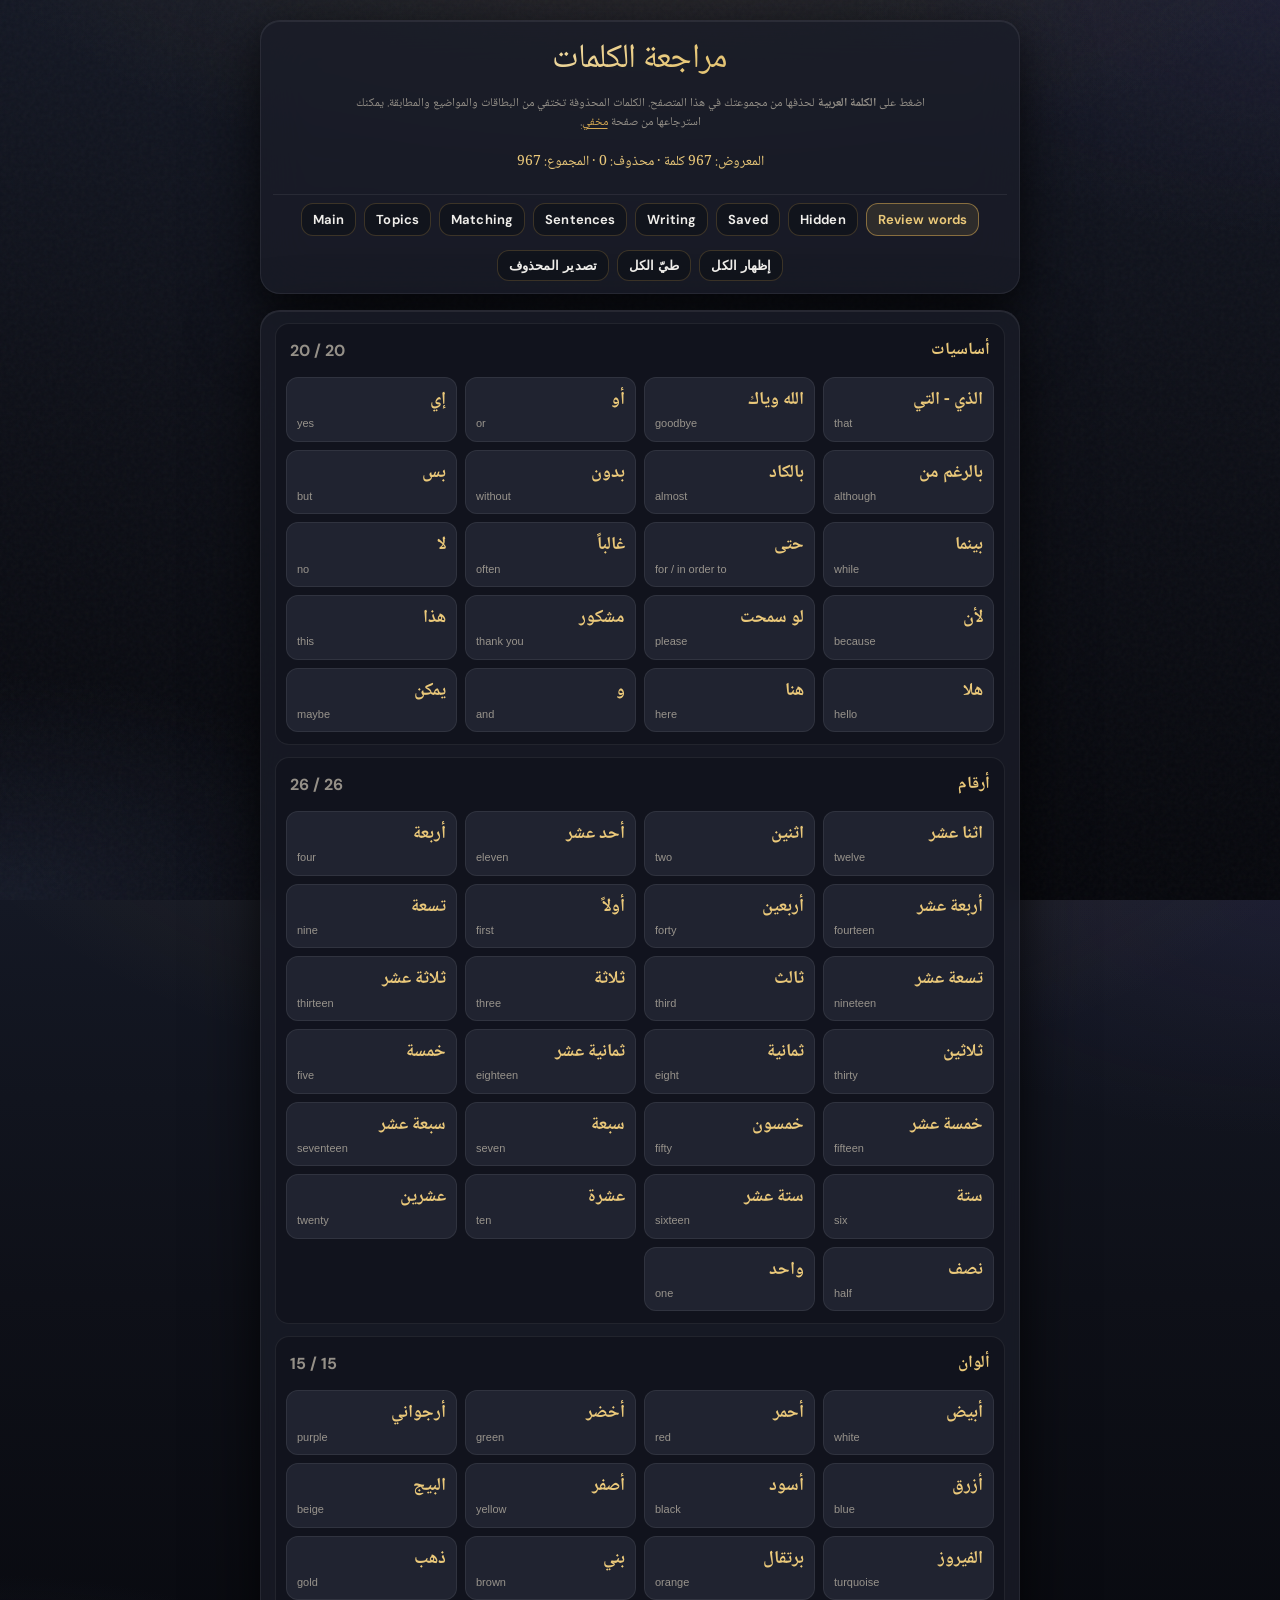
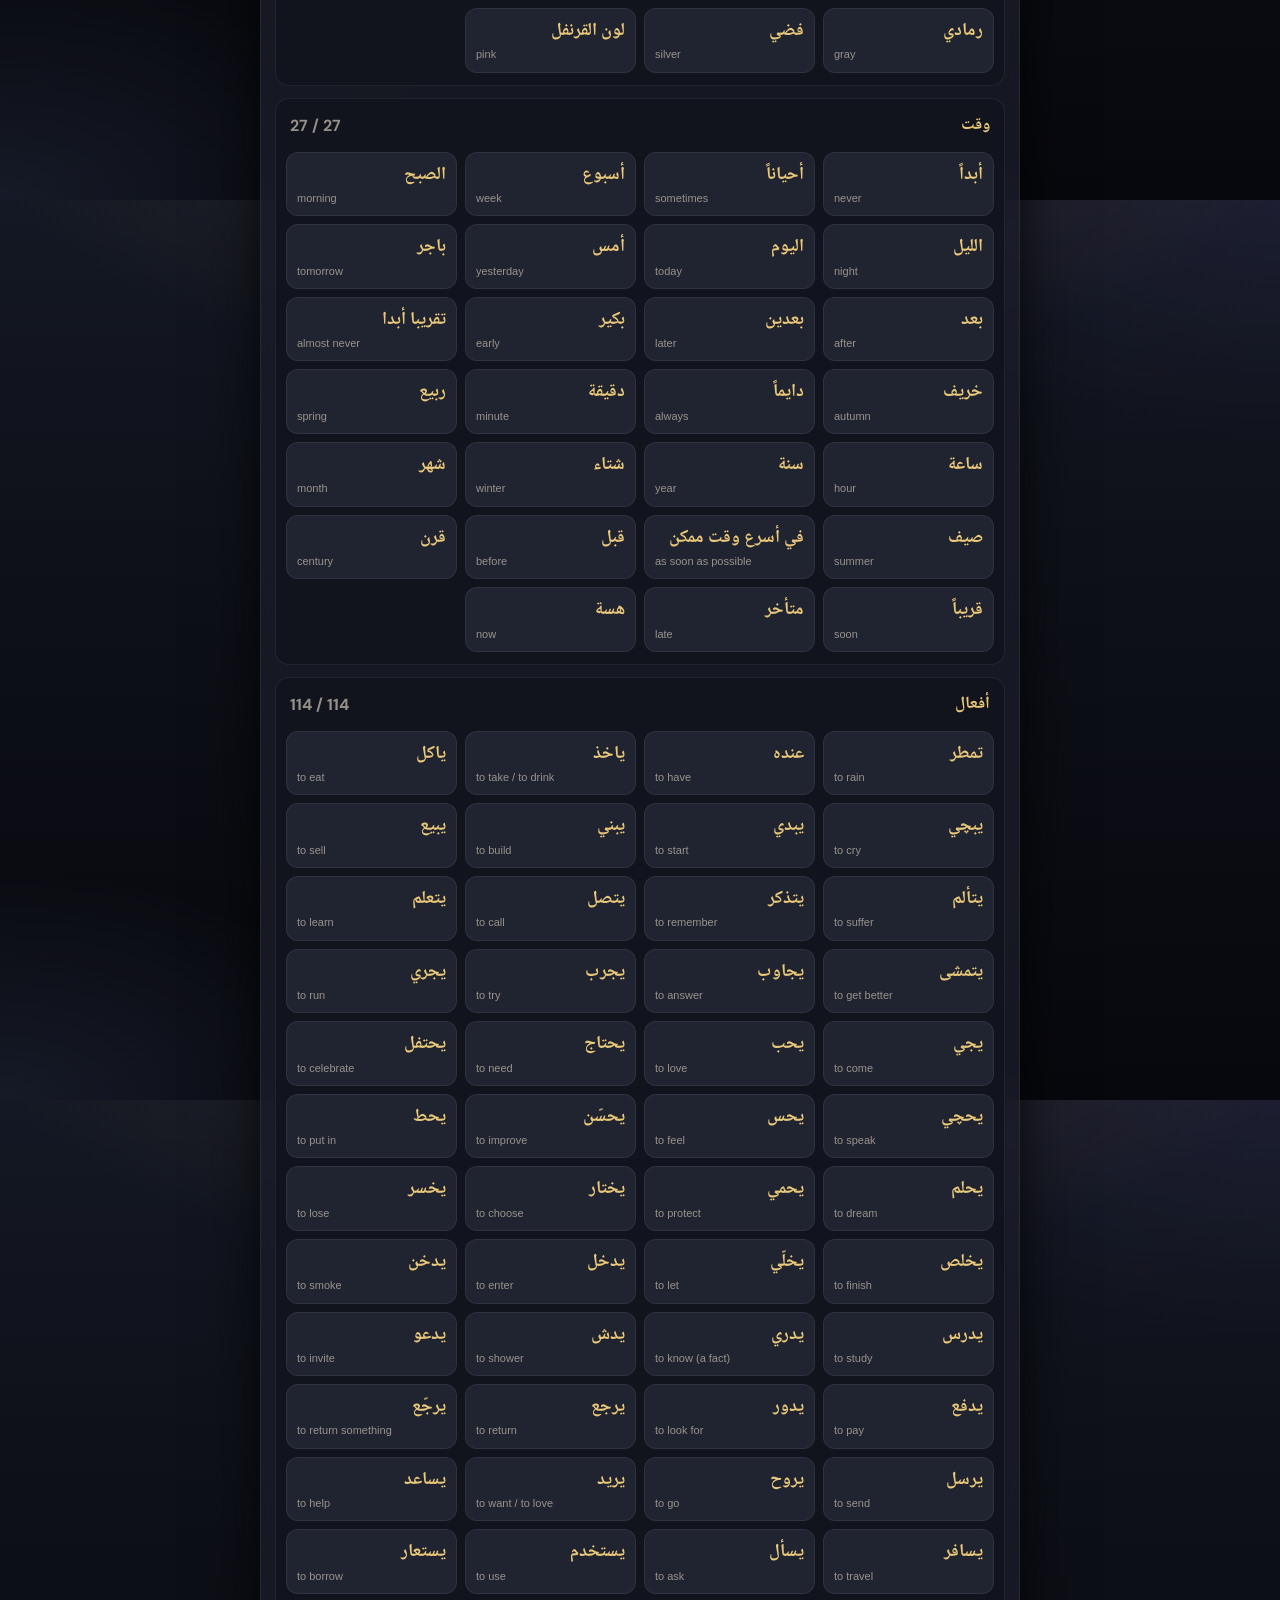
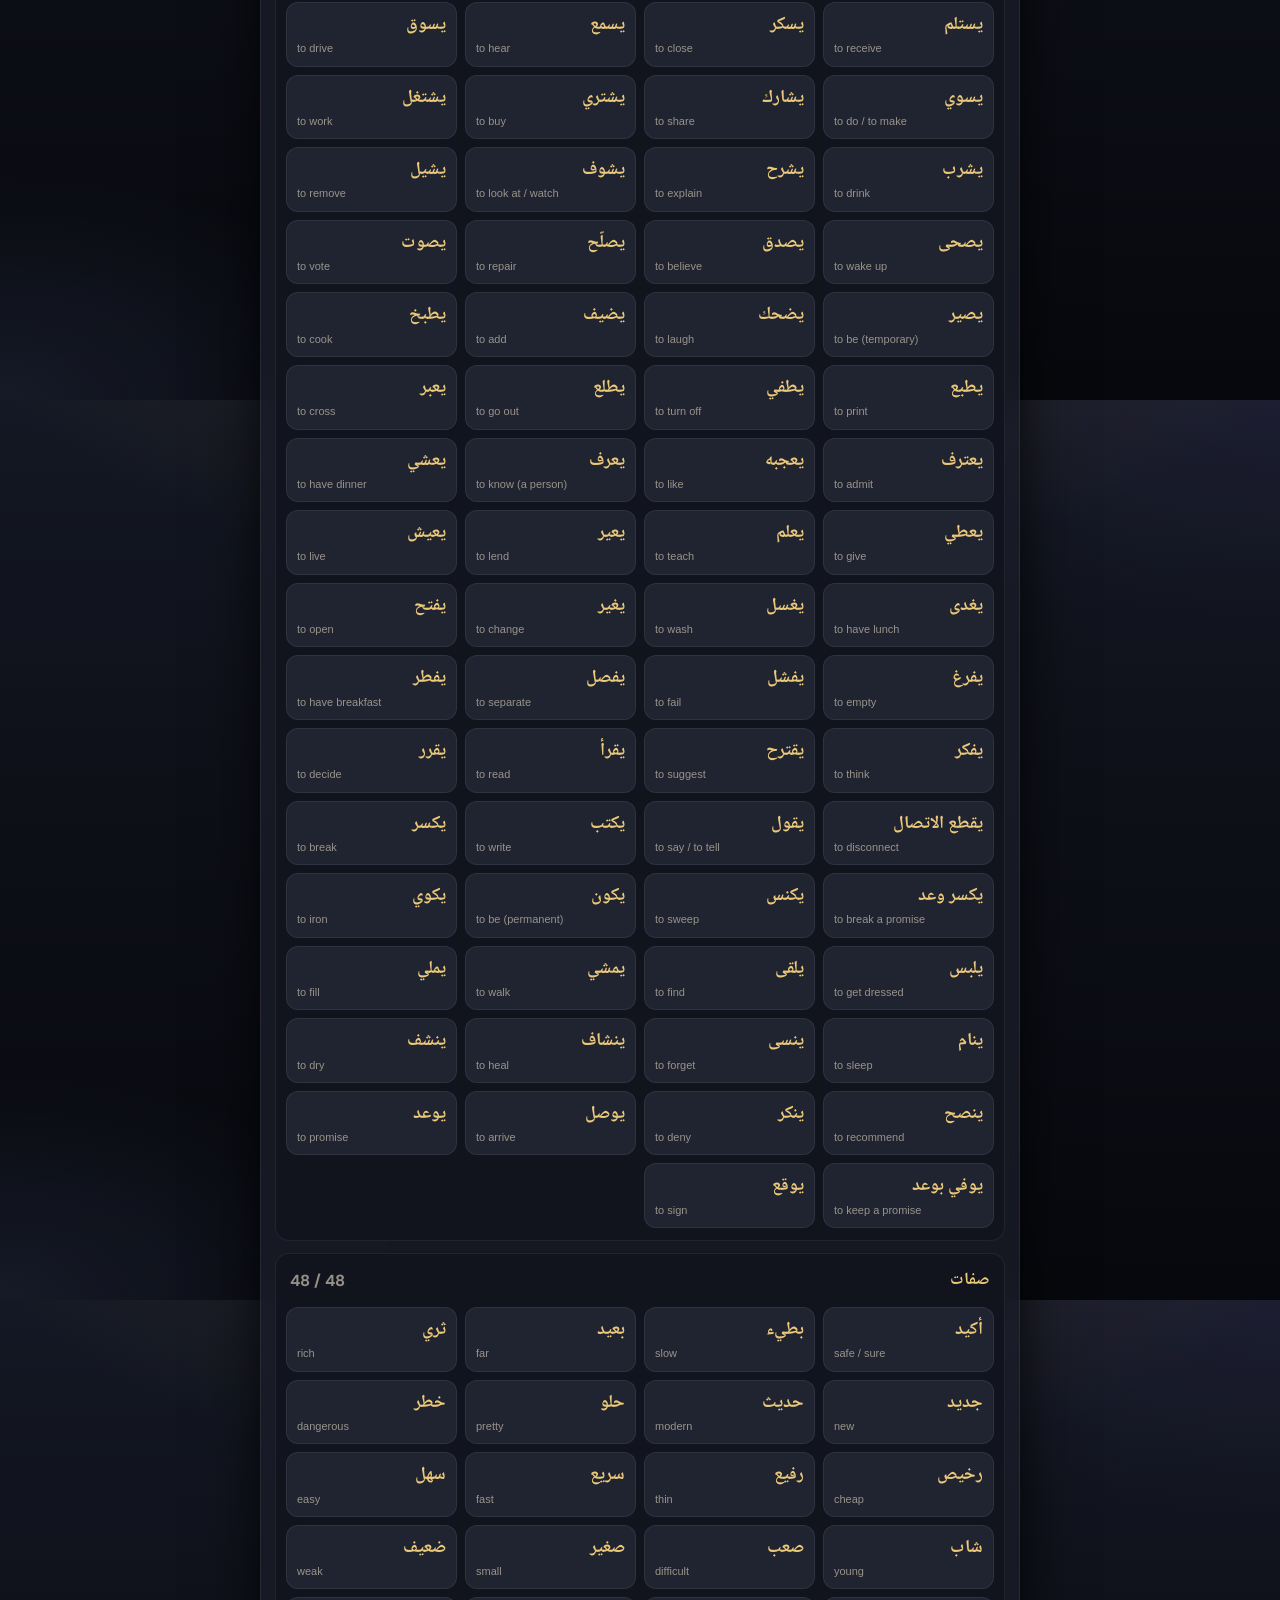
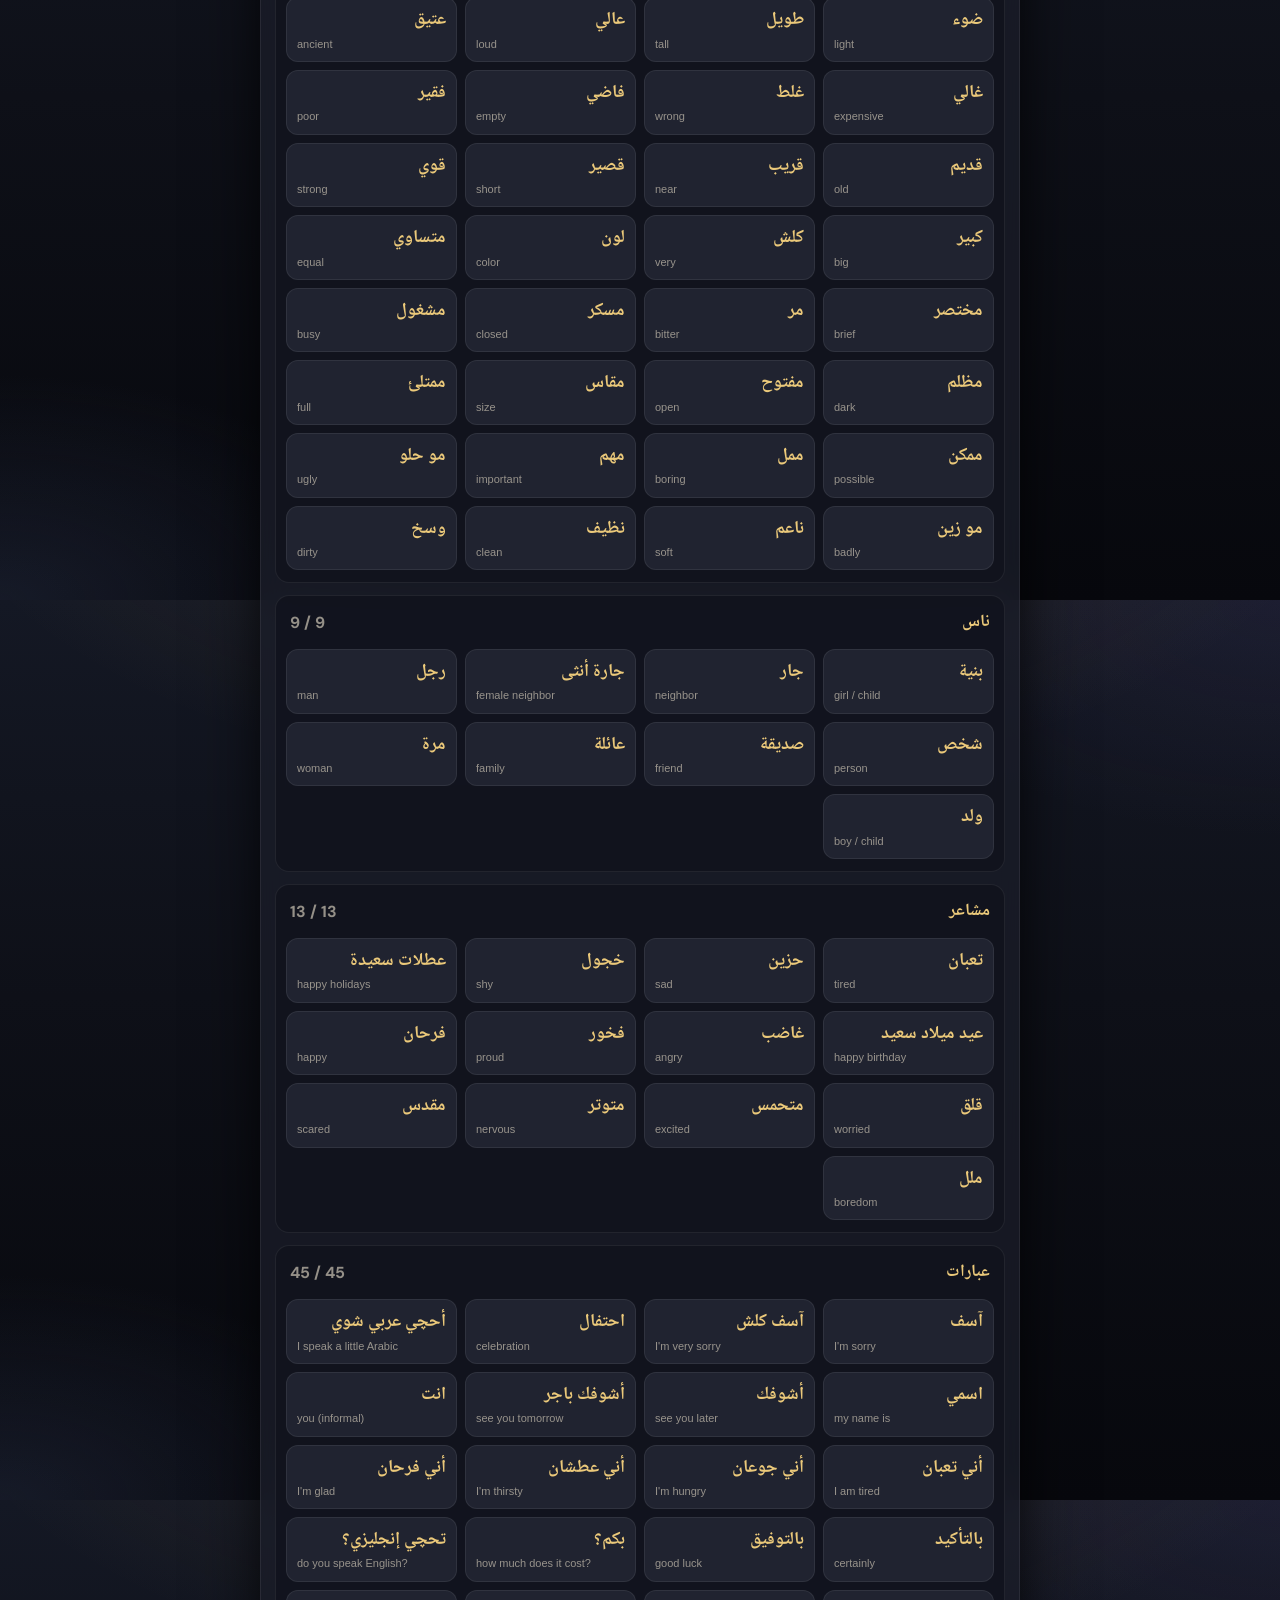
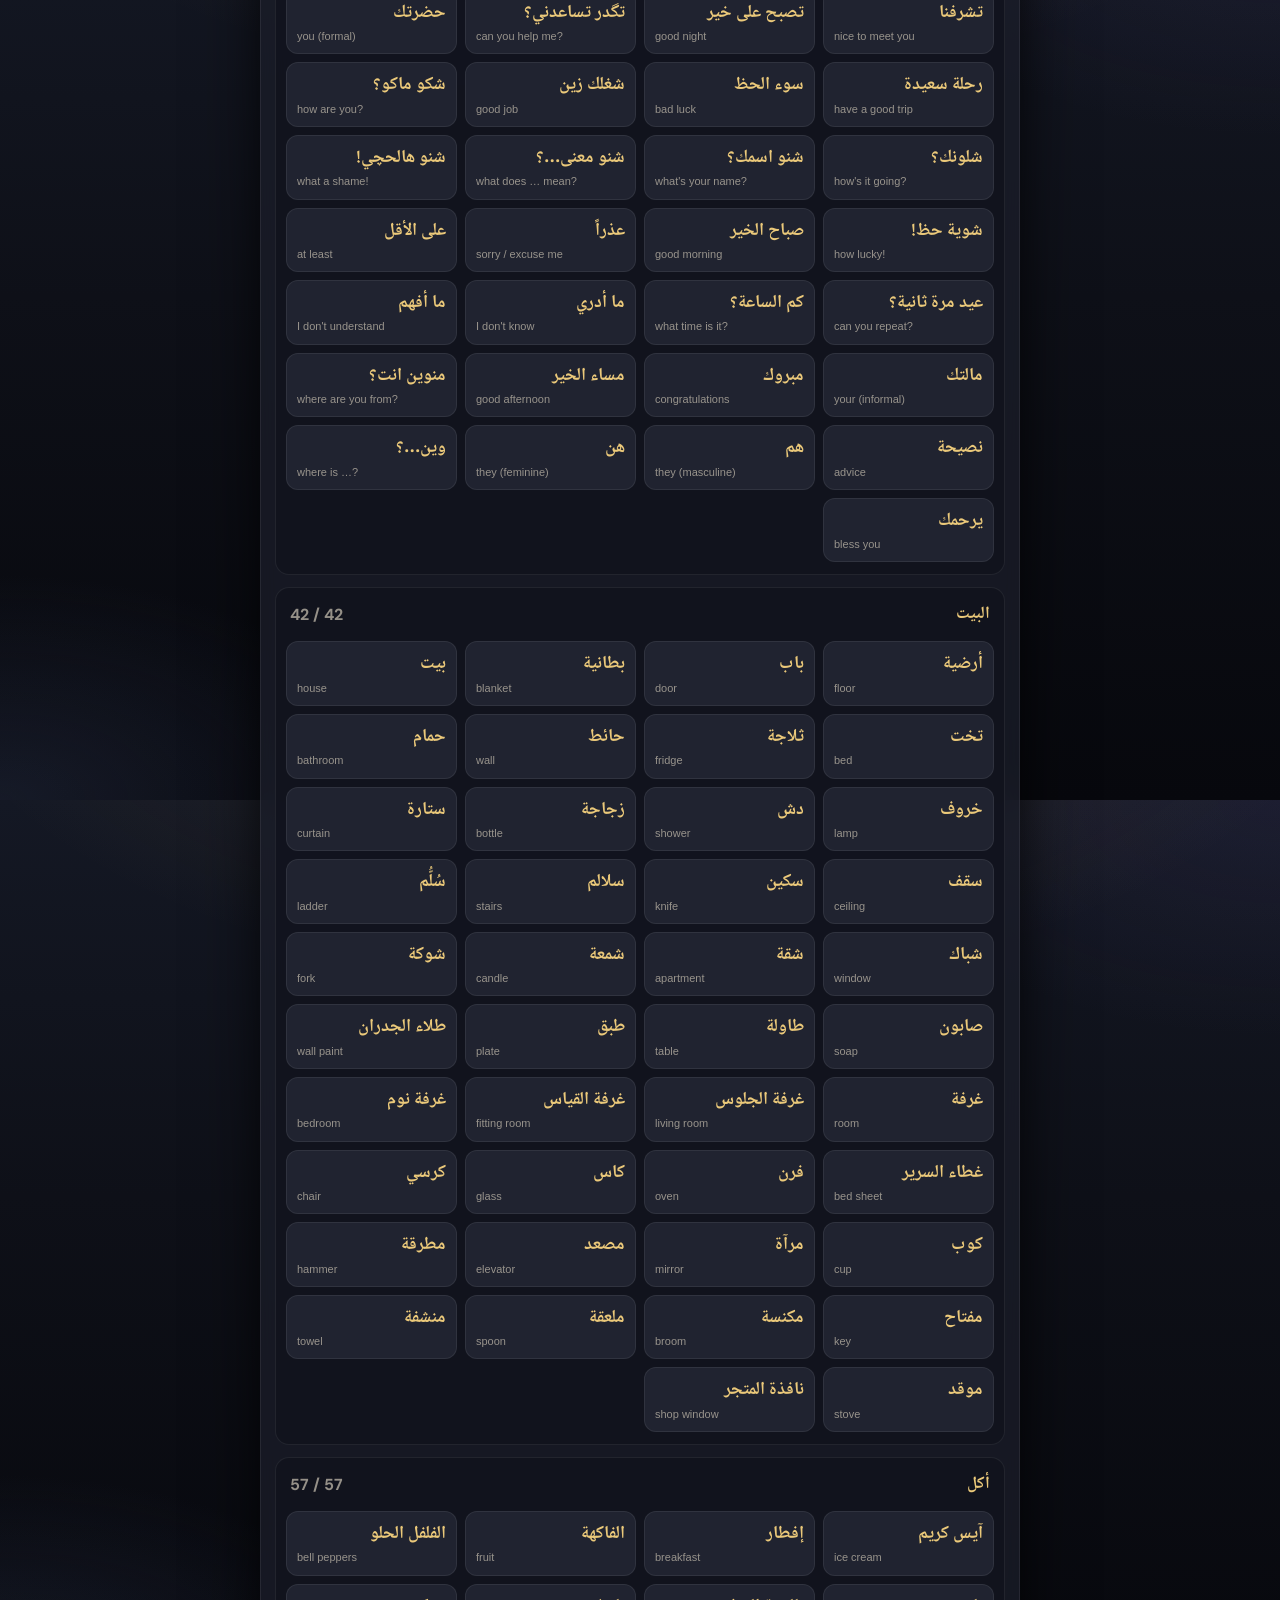
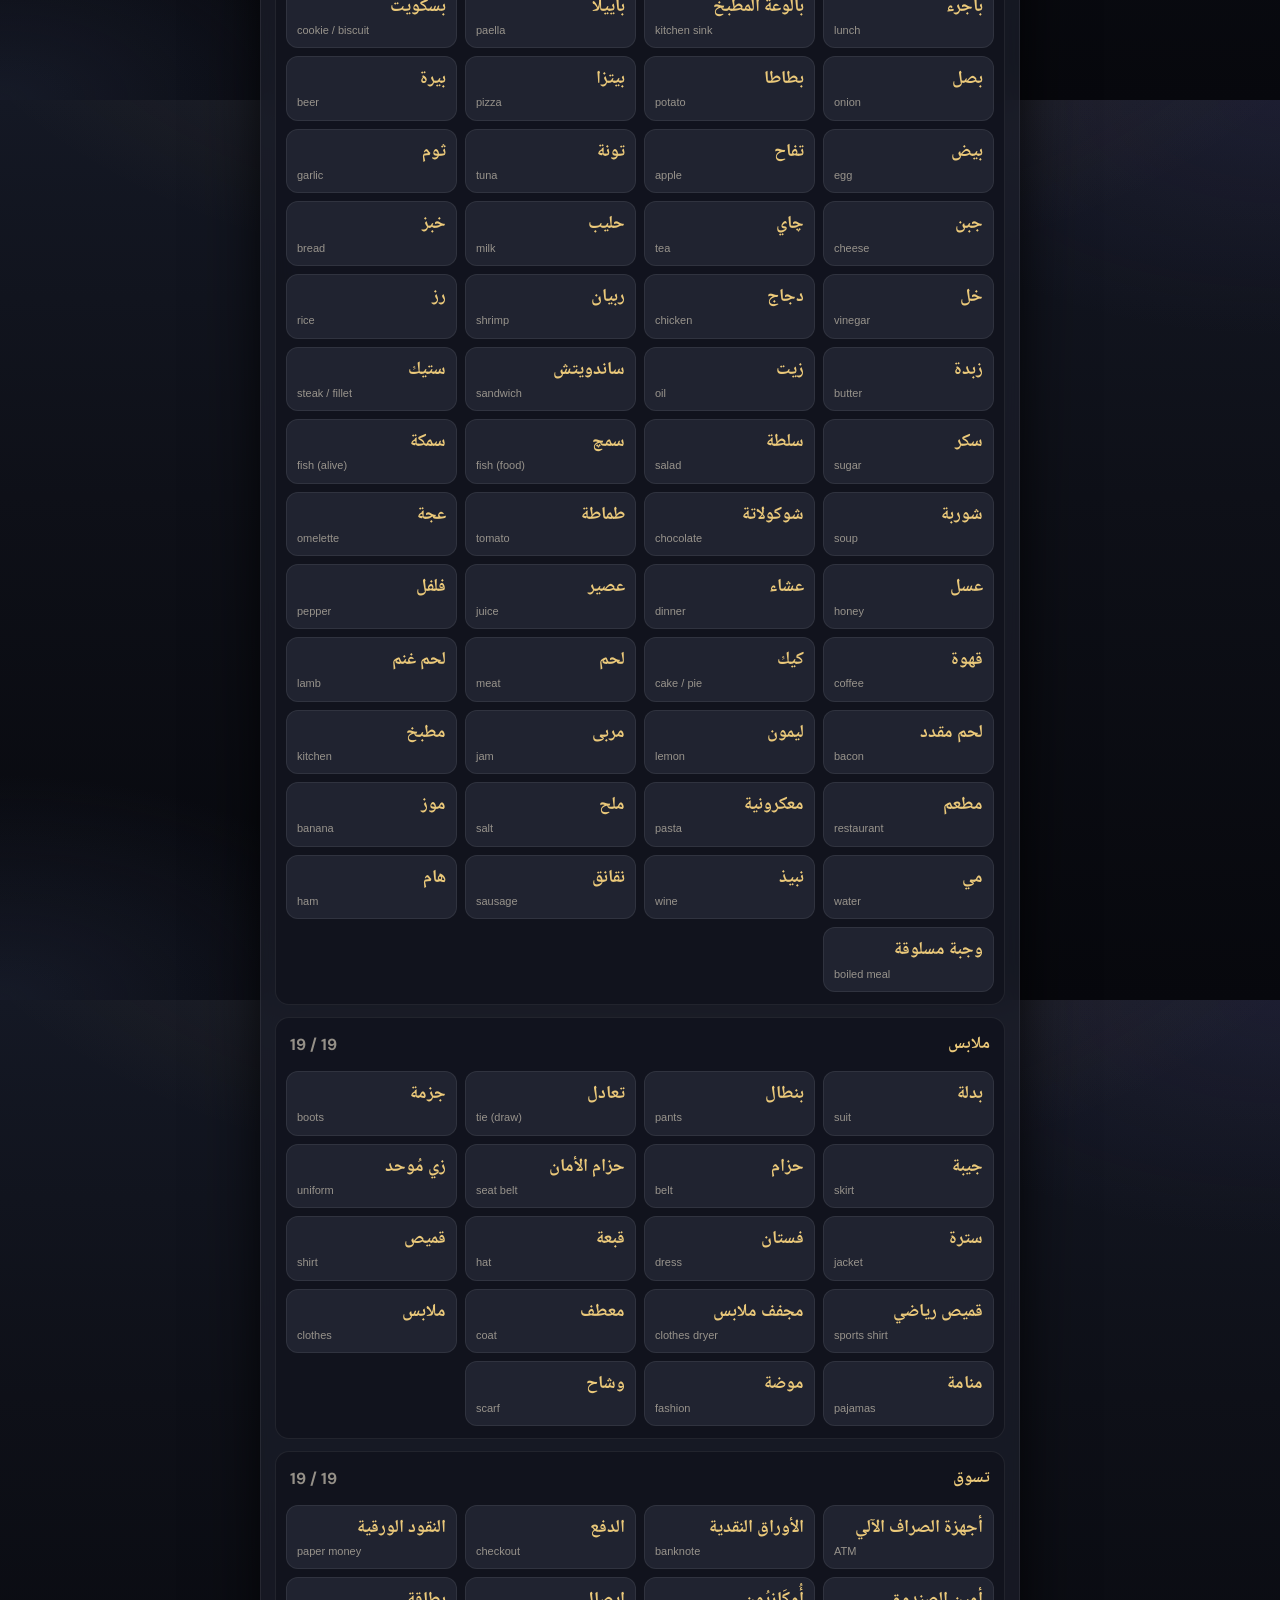
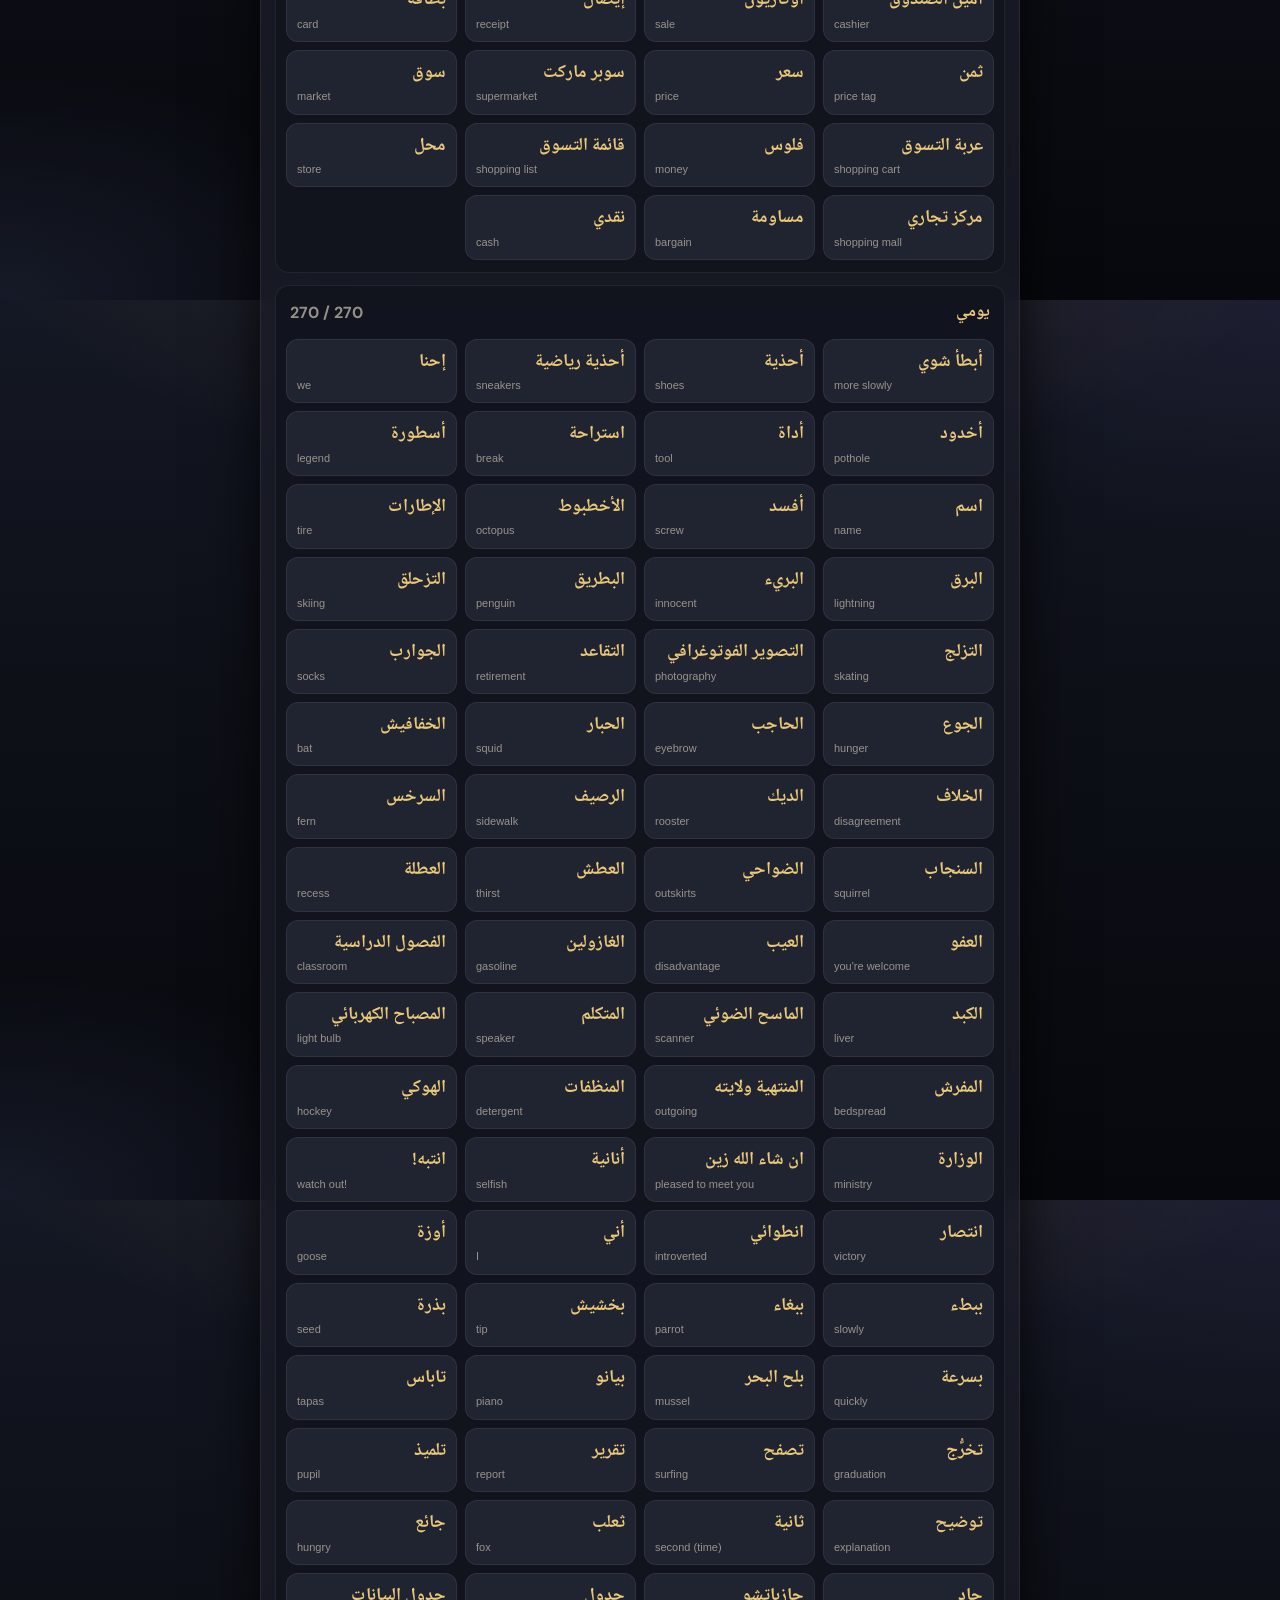
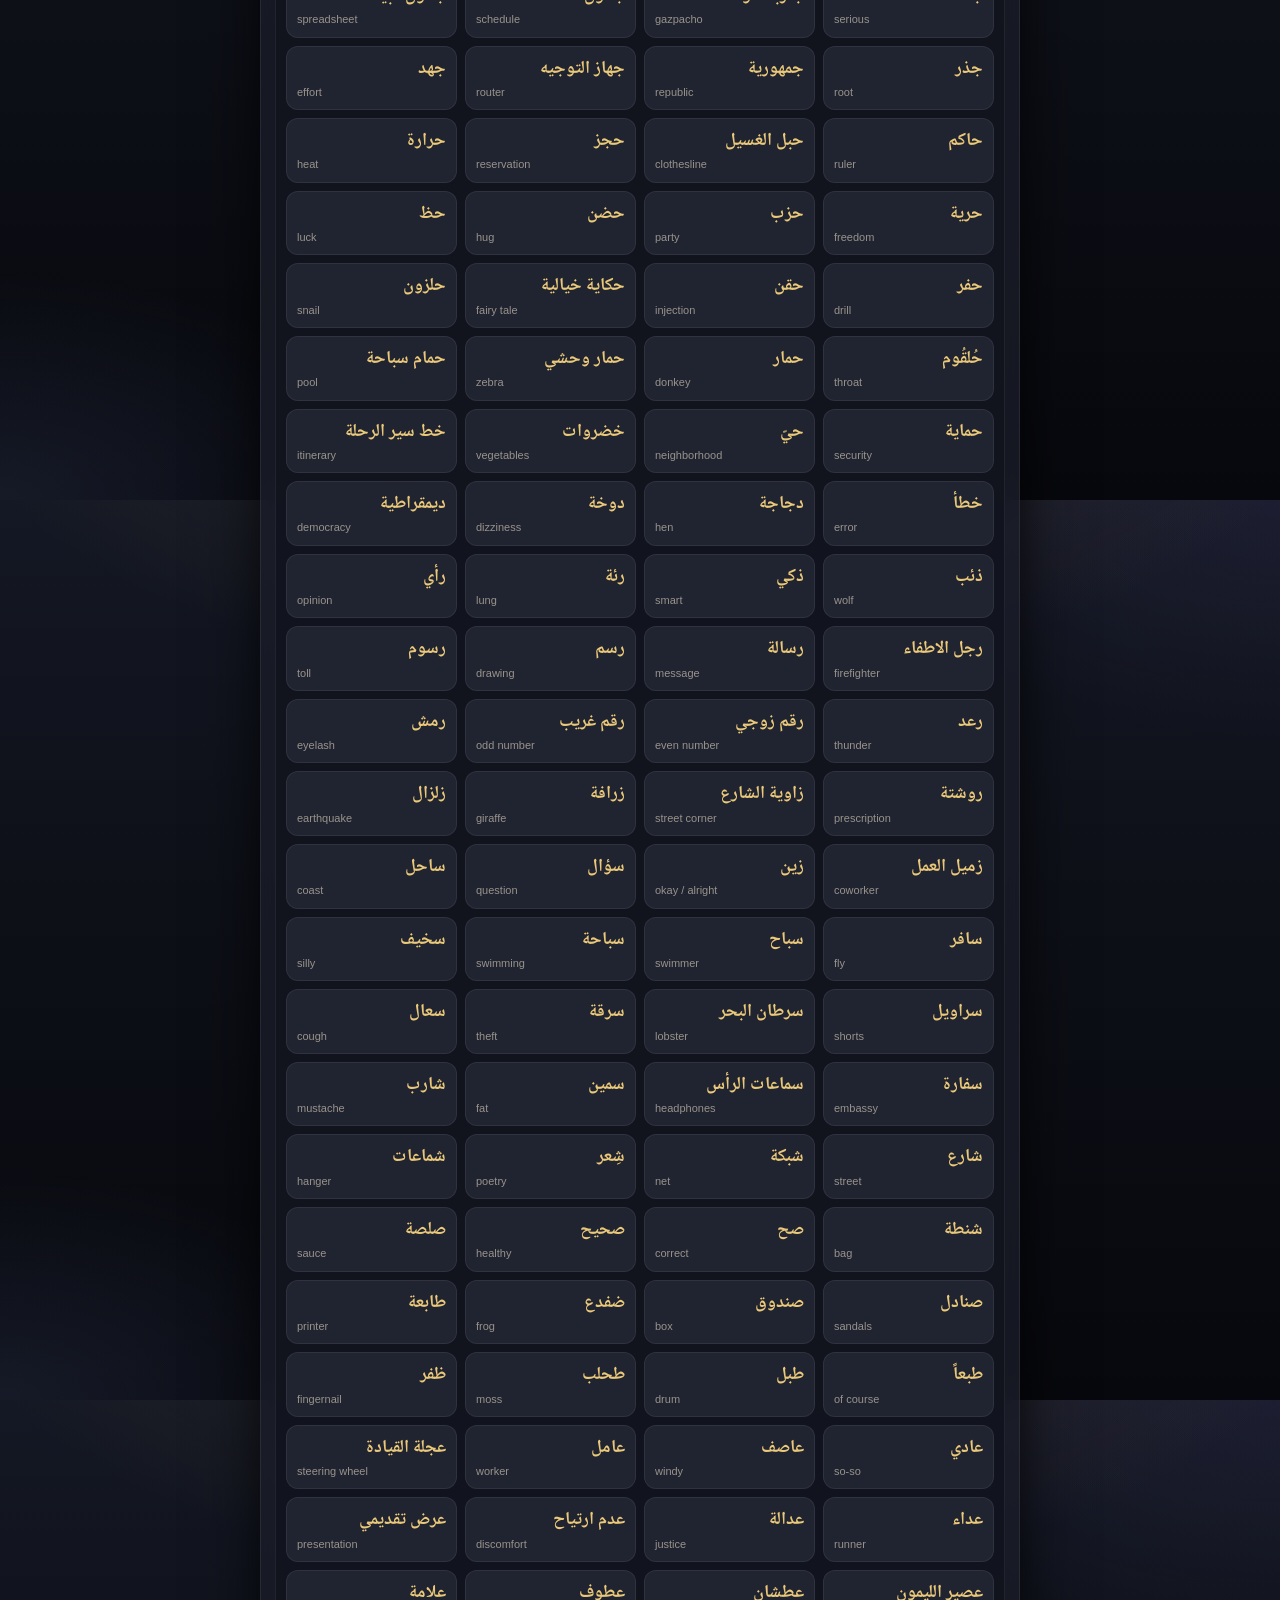
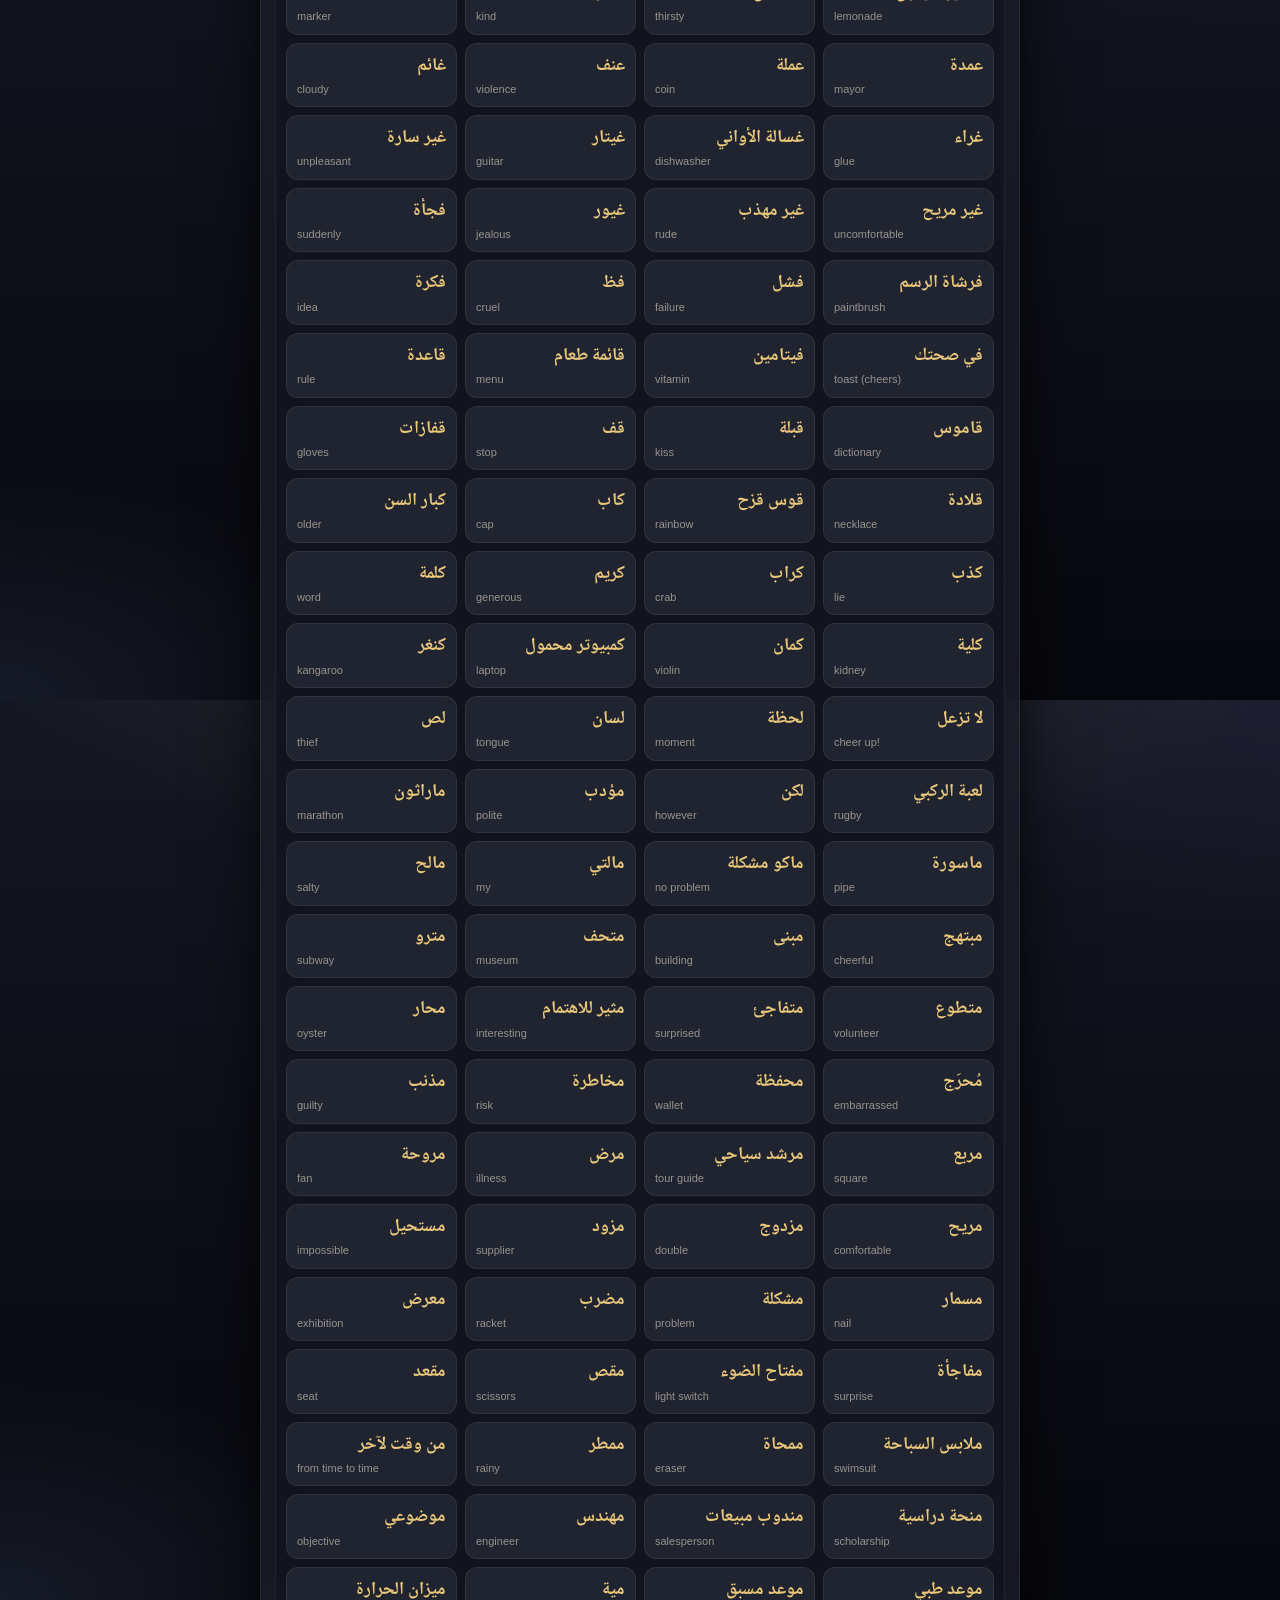
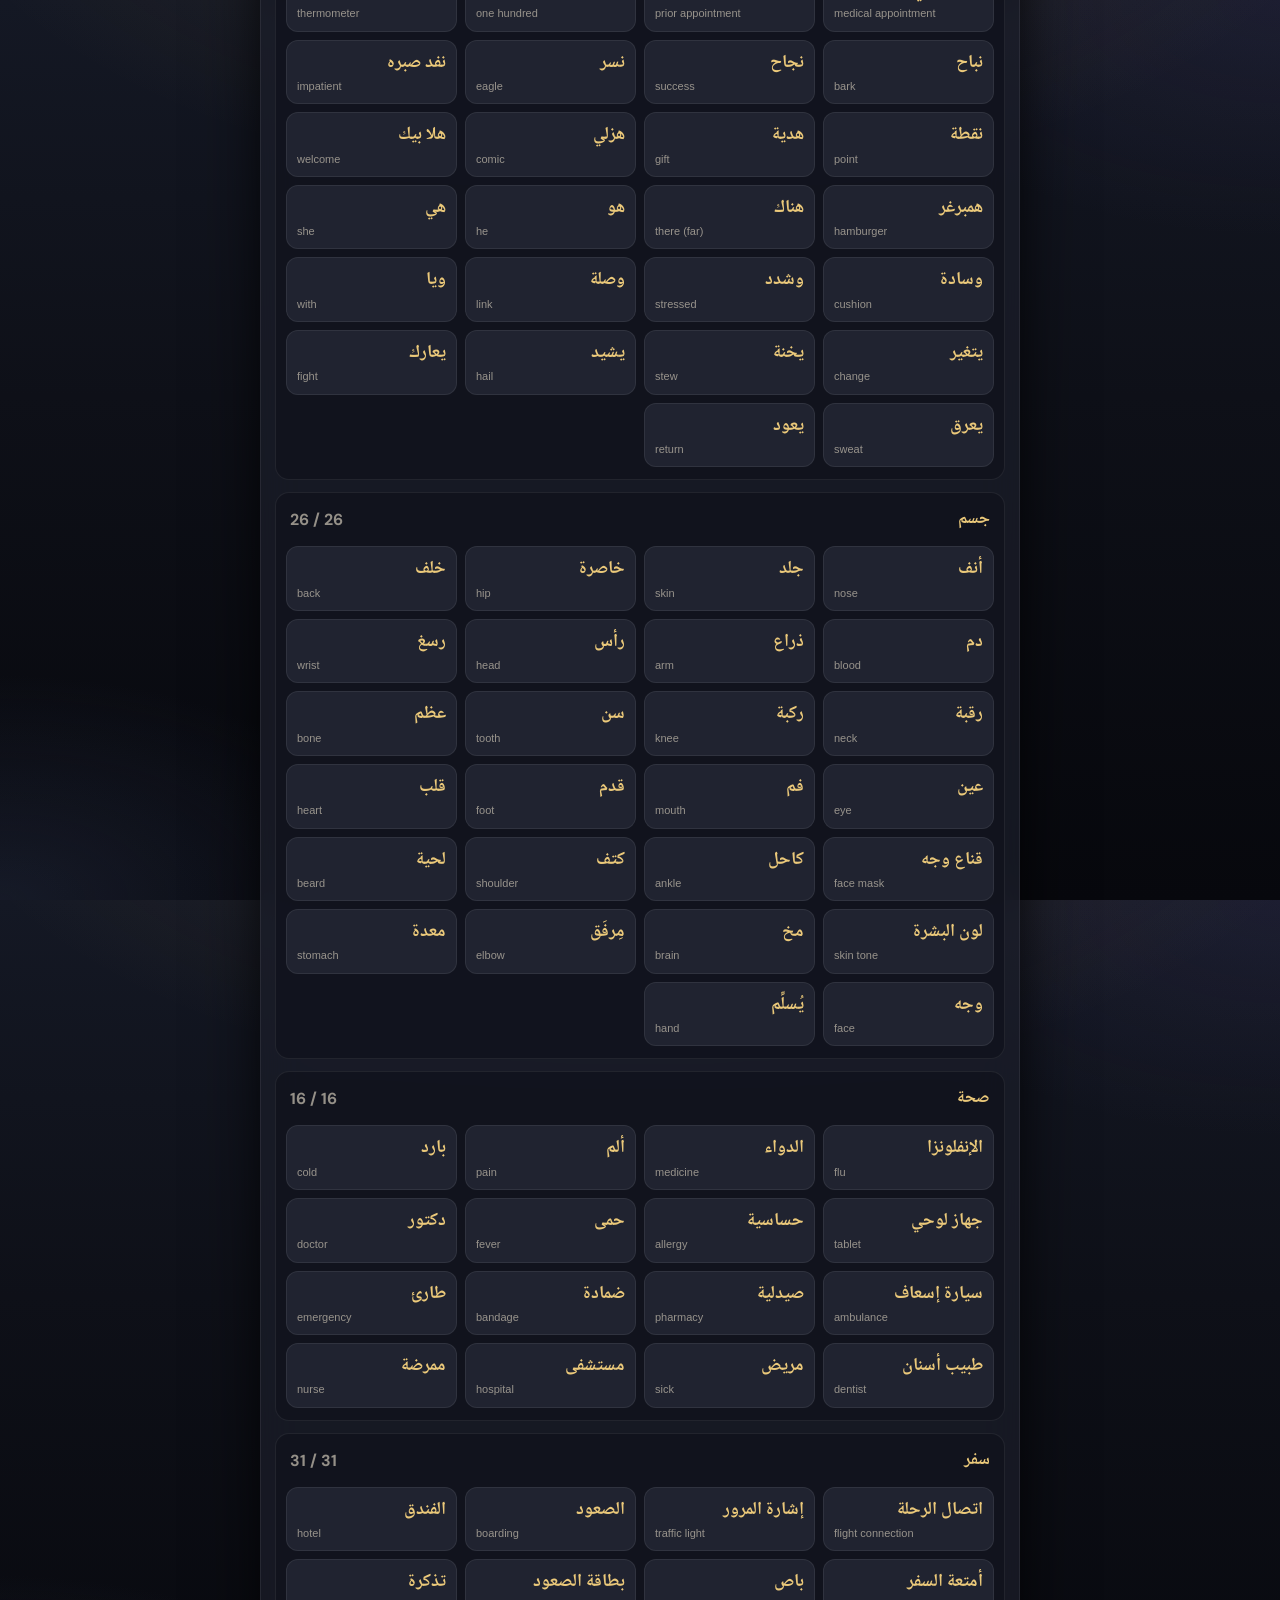
==== commit 0e5dfb66: "Use English for main menu and flip/topic controls. Keep Topics hub labels and section titles in Arab" ====
--- a/curate.html
+++ b/curate.html
@@ -21,7 +21,7 @@
           البطاقات والمواضيع والمطابقة. يمكنك استرجاعها من صفحة <a class="muted inlineLink" href="./hidden.html">مخفي</a>.
         </p>
         <div class="curateStats" id="curateStats" aria-live="polite" lang="ar">جاري التحميل…</div>
-        <nav class="stats statsRow" data-ar-nav data-ar-nav-current="curate" aria-label="القائمة الرئيسية"></nav>
+        <nav class="stats statsRow" data-site-nav data-site-nav-current="curate" aria-label="Navigation"></nav>
         <div class="curateToolbar" lang="ar">
           <button type="button" class="btn ghost btnSm" id="curateExpandAll">إظهار الكل</button>
           <button type="button" class="btn ghost btnSm" id="curateCollapseAll">طيّ الكل</button>
